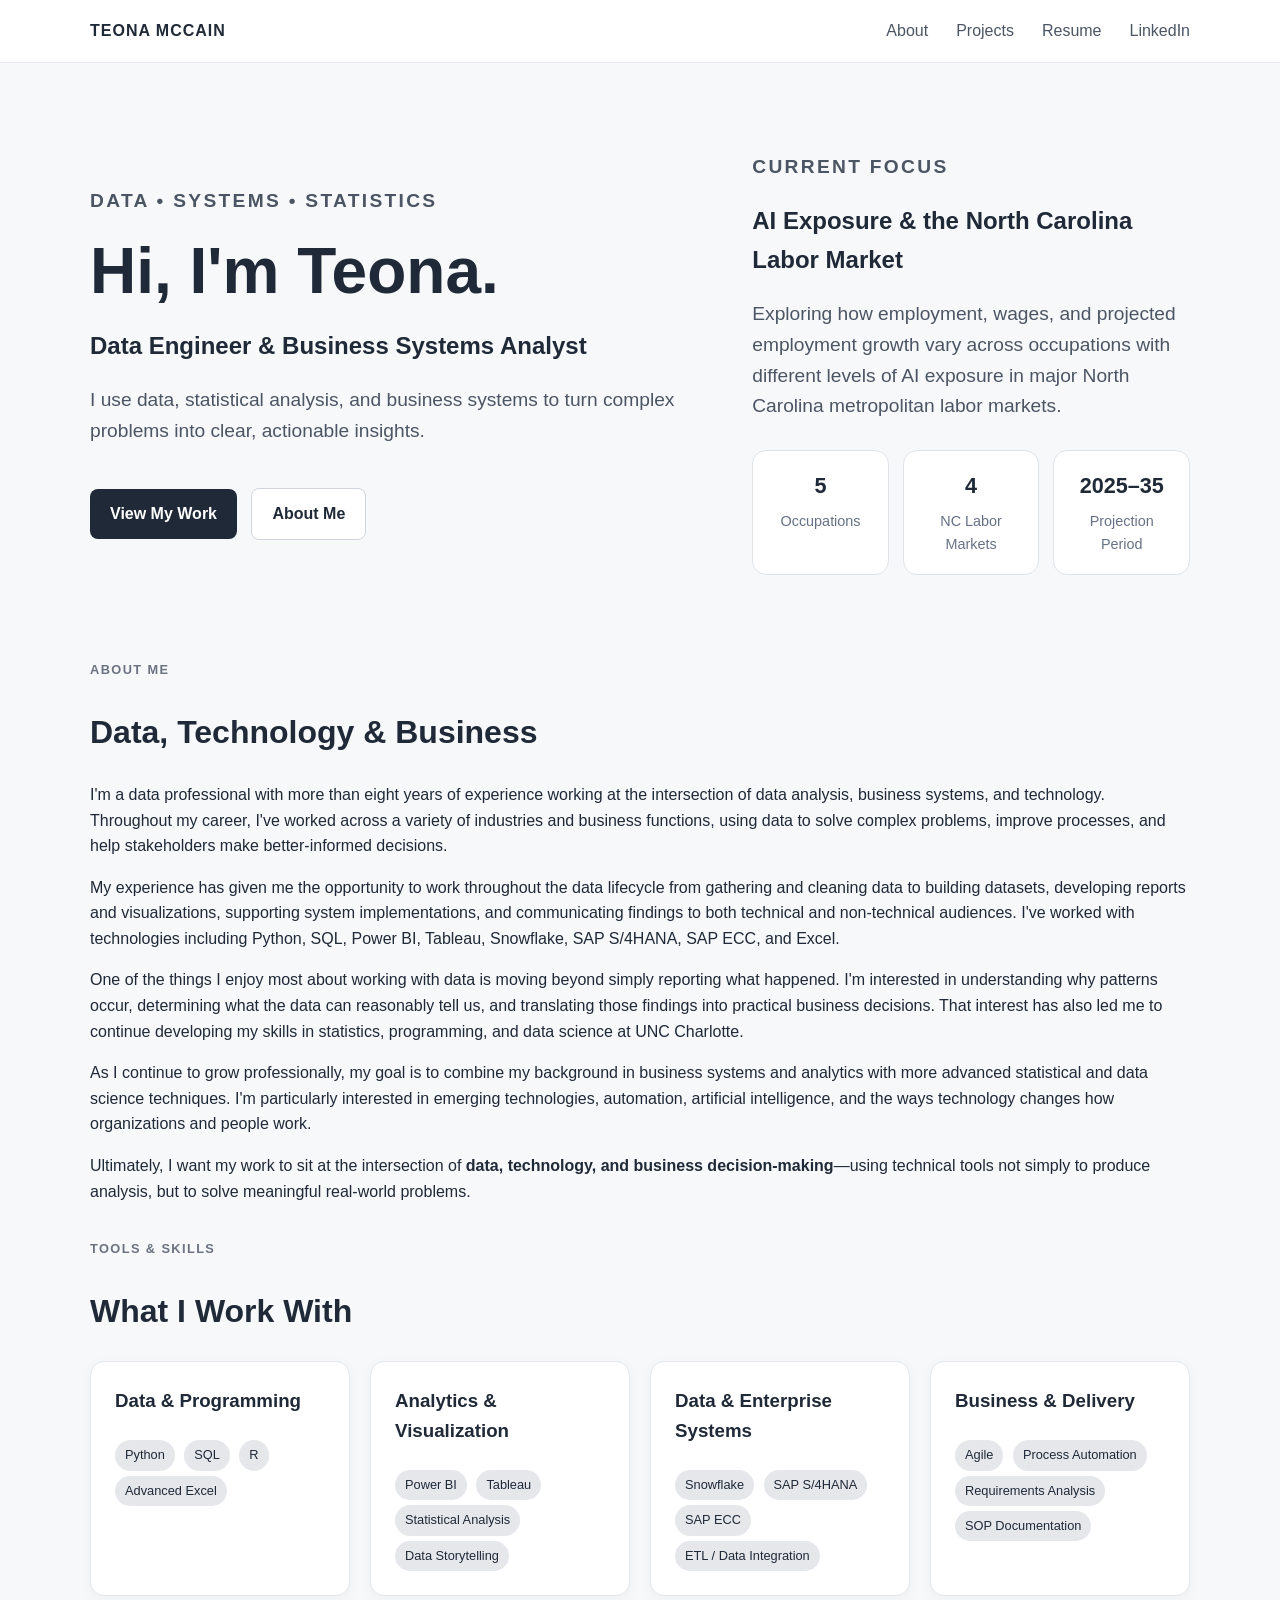
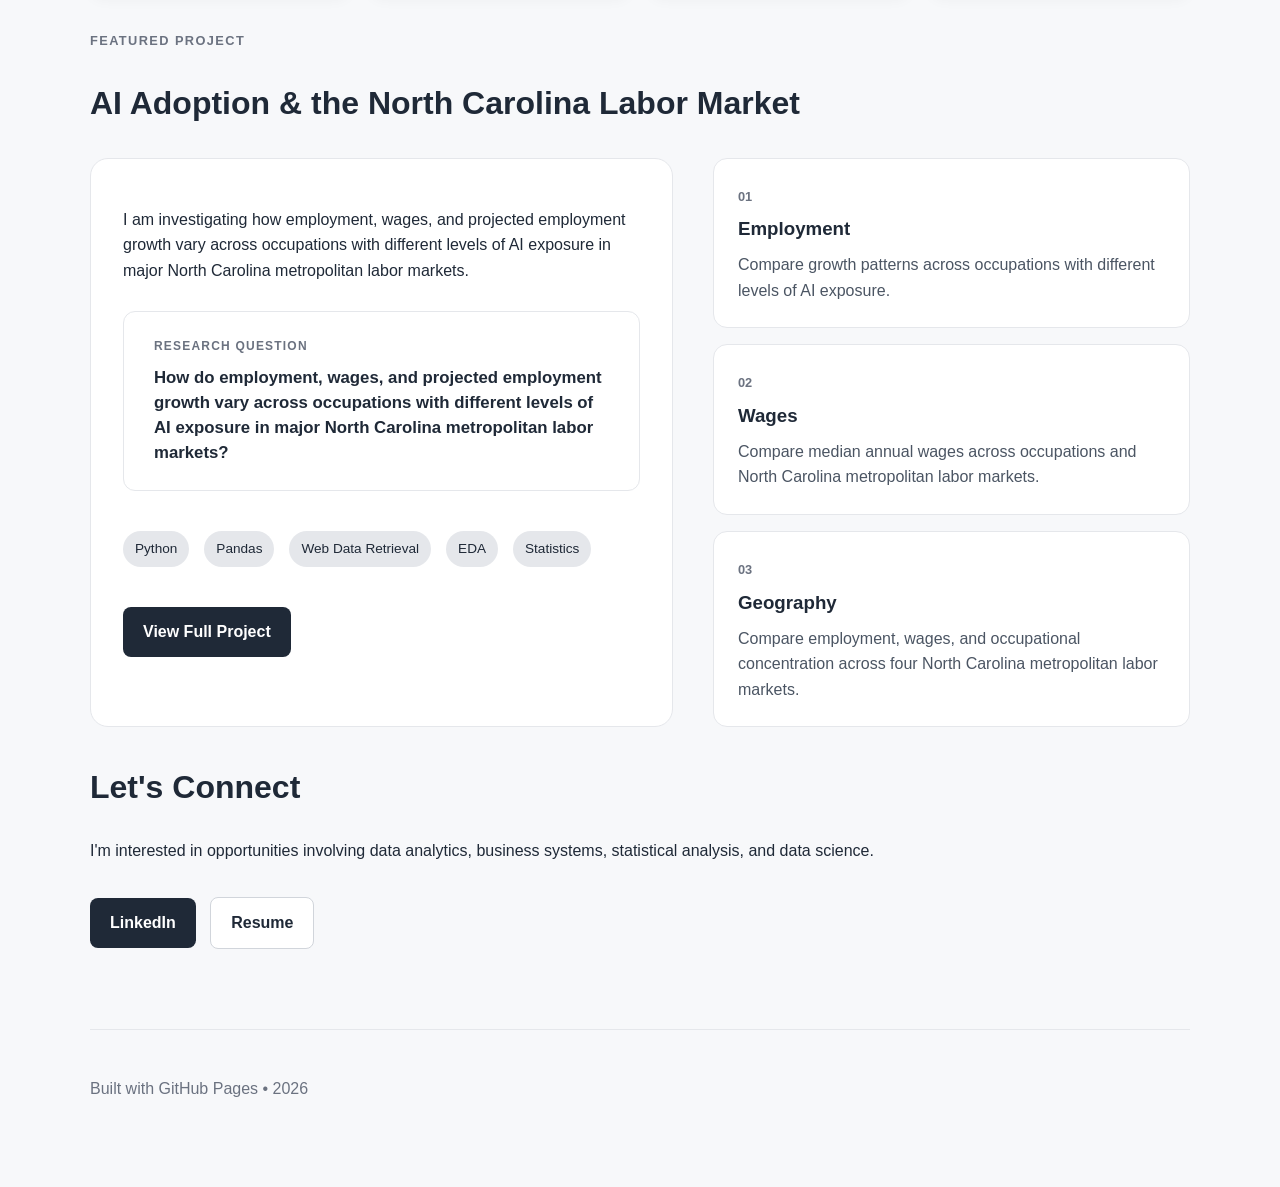
==== index.html @ 932b02b5 "Reverted version Refactor HTML structure and improve content clarity by removing redundant sections " ====
<!DOCTYPE html>
<html lang="en">
<head>
  <meta charset="UTF-8">
  <meta name="viewport" content="width=device-width, initial-scale=1.0">

  <title>Teona | Data Analytics Portfolio</title>

  <link rel="stylesheet" href="assets/css/style.css">
</head>

<body>

<nav class="navbar">
  <div class="nav-container">
    <a class="logo" href="#">TEONA MCCAIN</a>

    <div class="nav-links">
      <a href="#about">About</a>
      <a href="#projects">Projects</a>
      <a href="resume.pdf" target="_blank">Resume</a>
      <a href="https://www.linkedin.com/in/teona-mccain">LinkedIn</a>
    </div>
  </div>
</nav>

<div class="container">

  <!-- HERO -->
 <section class="hero">
  <div class="hero-grid">

    <div class="hero-copy">
      <p class="eyebrow">DATA • SYSTEMS • STATISTICS</p>

      <h1>Hi, I'm Teona.</h1>

      <h2>Data Engineer & Business Systems Analyst</h2>

      <p class="hero-text">
        I use data, statistical analysis, and business systems
        to turn complex problems into clear, actionable insights.
      </p>

      <div class="hero-actions">
        <a class="button" href="#projects">View My Work</a>
        <a class="button secondary" href="#about">About Me</a>
      </div>
    </div>

   <div class="focus-card">

    <p class="eyebrow">CURRENT FOCUS</p>

    <h2>
        AI Exposure & the North Carolina Labor Market
    </h2>

    <p>
        Exploring how employment, wages, and projected employment growth
        vary across occupations with different levels of AI exposure in
        major North Carolina metropolitan labor markets.
    </p>

    <div class="focus-stats">

        <div>
            <strong>5</strong>
            <span>Occupations</span>
        </div>

        <div>
            <strong>4</strong>
            <span>NC Labor Markets</span>
        </div>

        <div>
            <strong>2025–35</strong>
            <span>Projection Period</span>
        </div>

    </div>

</div>
</section>

  <!-- ABOUT -->
 <section class="section" id="about">

  <p class="section-label">ABOUT ME</p>
  <h2>Data, Technology & Business</h2>

  <div class="about-content">

    <p>
      I'm a data professional with more than eight years of experience
      working at the intersection of data analysis, business systems,
      and technology. Throughout my career, I've worked across a variety
      of industries and business functions, using data to solve complex
      problems, improve processes, and help stakeholders make
      better-informed decisions.
    </p>

    <p>
      My experience has given me the opportunity to work throughout the
      data lifecycle from gathering and cleaning data to building datasets,
      developing reports and visualizations, supporting system
      implementations, and communicating findings to both technical and
      non-technical audiences. I've worked with technologies including
      Python, SQL, Power BI, Tableau, Snowflake, SAP S/4HANA, SAP ECC,
      and Excel.
    </p>

    <p>
      One of the things I enjoy most about working with data is moving
      beyond simply reporting what happened. I'm interested in
      understanding why patterns occur, determining what the data can
      reasonably tell us, and translating those findings into practical
      business decisions. That interest has also led me to continue
      developing my skills in statistics, programming, and data science
      at UNC Charlotte.
    </p>

    <p>
      As I continue to grow professionally, my goal is to combine my
      background in business systems and analytics with more advanced
      statistical and data science techniques. I'm particularly interested
      in emerging technologies, automation, artificial intelligence, and
      the ways technology changes how organizations and people work.
    </p>

    <p>
      Ultimately, I want my work to sit at the intersection of
      <strong>data, technology, and business decision-making</strong>—using
      technical tools not simply to produce analysis, but to solve
      meaningful real-world problems.
    </p>

  </div>

</section>


  <!-- SKILLS -->
<section class="section">

  <p class="section-label">TOOLS & SKILLS</p>
  <h2>What I Work With</h2>

  <div class="cards">

    <div class="card">
      <h3>Data & Programming</h3>
      <span class="tag">Python</span>
      <span class="tag">SQL</span>
      <span class="tag">R</span>
      <span class="tag">Advanced Excel</span>
    </div>

    <div class="card">
      <h3>Analytics & Visualization</h3>
      <span class="tag">Power BI</span>
      <span class="tag">Tableau</span>
      <span class="tag">Statistical Analysis</span>
      <span class="tag">Data Storytelling</span>
    </div>

    <div class="card">
      <h3>Data & Enterprise Systems</h3>
      <span class="tag">Snowflake</span>
      <span class="tag">SAP S/4HANA</span>
      <span class="tag">SAP ECC</span>
      <span class="tag">ETL / Data Integration</span>
    </div>

    <div class="card">
      <h3>Business & Delivery</h3>
      <span class="tag">Agile</span>
      <span class="tag">Process Automation</span>
      <span class="tag">Requirements Analysis</span>
      <span class="tag">SOP Documentation</span>
    </div>

  </div>

</section>

  <!-- PROJECTS -->
 <!-- PROJECTS -->
<section class="section" id="projects">

  <p class="section-label">FEATURED PROJECT</p>
  <h2>AI Adoption & the North Carolina Labor Market</h2>

  <div class="project-showcase">

    <div class="project-copy">

      <p>
        I am investigating how employment, wages, and projected 
        employment growth vary across occupations with different
         levels of AI exposure in major North Carolina metropolitan labor markets.
      </p>

      <div class="research-question">
        <span>RESEARCH QUESTION</span>
        <strong>
          How do employment, wages, and projected employment 
          growth vary across occupations with different levels
           of AI exposure in major North Carolina metropolitan labor markets?
        </strong>
      </div>

      <div class="project-tags">
        <span class="tag">Python</span>
        <span class="tag">Pandas</span>
        <span class="tag">Web Data Retrieval</span>
        <span class="tag">EDA</span>
        <span class="tag">Statistics</span>
      </div>

    <a href="projects/ai-labor-market/" class="button primary">View Full Project</a>

    </div>

    <div class="project-details">

      <div class="detail-card">
        <span>01</span>
        <h3>Employment</h3>
        <p>Compare growth patterns across occupations with different levels of AI exposure.</p>
      </div>

      <div class="detail-card">
        <span>02</span>
        <h3>Wages</h3>
        <p>Compare median annual wages across occupations and North Carolina metropolitan labor markets.</p>
      </div>

      <div class="detail-card">
        <span>03</span>
        <h3>Geography</h3>
        <p>Compare employment, wages, and occupational concentration across four North Carolina metropolitan labor markets.</p>
      </div>

    </div>

  </div>

</section>

  <!-- CONTACT -->
  <section class="section">

    <h2>Let's Connect</h2>

    <p>
      I'm interested in opportunities involving data analytics,
      business systems, statistical analysis, and data science.
    </p>

    <a class="button"
   href="https://www.linkedin.com/in/teona-mccain"
   target="_blank">
    LinkedIn
</a>

<a class="button secondary"
   href="resume.pdf"
   target="_blank">
    Resume
</a>

  </section>


  <footer>
    <p>Built with GitHub Pages • 2026</p>
  </footer>

</div>

</body>
</html>
---- assets/css/style.css ----
body {
  font-family: Arial, Helvetica, sans-serif;
  margin: 0;
  background: #f7f8fa;
  color: #1f2937;
  line-height: 1.6;
}

.container {
  max-width: 1100px;
  margin: auto;
  padding: 40px 24px;
}

.hero {
  padding: 40px 0 50px;
}

.hero h1 {
  font-size: 3.5rem;
  line-height: 1.1;
  margin-bottom: 18px;
}

.hero p {
  font-size: 1.2rem;
  max-width: 700px;
  color: #4b5563;
}

.button {
  display: inline-block;
  padding: 12px 20px;
  margin-right: 10px;
  margin-top: 18px;
  border-radius: 8px;
  text-decoration: none;
  background: #1f2937;
  color: white;
  font-weight: 600;
}

.button.secondary {
  background: white;
  color: #1f2937;
  border: 1px solid #d1d5db;
}

.section {
  margin-top: 35px;
}

.section h2 {
  font-size: 2rem;
  margin-bottom: 24px;
}

.cards {
  display: grid;
  grid-template-columns: repeat(auto-fit, minmax(230px, 1fr));
  gap: 20px;
}

.card {
  background: white;
  padding: 24px;
  border-radius: 14px;
  border: 1px solid #e5e7eb;
  box-shadow: 0 4px 14px rgba(0, 0, 0, 0.04);
}

.card h3 {
  margin-top: 0;
}

.tag {
  display: inline-block;
  background: #e5e7eb;
  padding: 5px 10px;
  border-radius: 20px;
  font-size: 0.8rem;
  margin-right: 5px;
  margin-top: 5px;
}

.project {
  background: #ffffff;
  padding: 30px;
  border-radius: 16px;
  border: 1px solid #e5e7eb;
  margin-top: 20px;
}

.project h3 {
  font-size: 1.6rem;
  margin-top: 0;
}

footer {
  margin-top: 80px;
  padding: 30px 0;
  border-top: 1px solid #e5e7eb;
  color: #6b7280;
}

@media (max-width: 700px) {
  .hero h1 {
    font-size: 2.5rem;
  }
}

/* Navigation */

.navbar {
  background: #ffffff;
  border-bottom: 1px solid #e5e7eb;
  position: sticky;
  top: 0;
  z-index: 1000;
}

.nav-container {
  max-width: 1100px;
  margin: auto;
  padding: 18px 24px;
  display: flex;
  justify-content: space-between;
  align-items: center;
}

.logo {
  color: #1f2937;
  font-weight: 700;
  letter-spacing: 1px;
  text-decoration: none;
}

.nav-links {
  display: flex;
  gap: 28px;
}

.nav-links a {
  color: #4b5563;
  text-decoration: none;
  font-weight: 500;
}

.nav-links a:hover {
  color: #111827;
}

/* Hero redesign */

.hero {
  padding: 30px 0 50px;
}

.hero-grid {
  display: grid;
  grid-template-columns: 1.15fr 0.85fr;
  gap: 70px;
  align-items: center;
}

.eyebrow {
  font-size: 0.9rem;
  font-weight: 700;
  letter-spacing: 1.5px;
  color: #6b7280;
}

.hero h1 {
  font-size: 4rem;
  margin: 12px 0;
}

.hero h2 {
  font-size: 1.5rem;
  margin-bottom: 20px;
}

.hero-text {
  font-size: 1.15rem;
  max-width: 620px;
  color: #4b5563;
}

.hero-actions {
  margin-top: 24px;
}

.hero-panel {
  background: white;
  border: 1px solid #e5e7eb;
  border-radius: 18px;
  padding: 32px;
  box-shadow: 0 12px 30px rgba(0, 0, 0, 0.06);
}

.panel-label {
  font-size: 0.8rem;
  font-weight: 700;
  letter-spacing: 1.3px;
  color: #6b7280;
}

.hero-panel h3 {
  font-size: 1.7rem;
  line-height: 1.25;
  margin-bottom: 12px;
}

.mini-stats {
  display: grid;
  grid-template-columns: repeat(3, 1fr);
  gap: 12px;
  margin-top: 28px;
}

.mini-stats div {
  background: #f7f8fa;
  padding: 14px;
  border-radius: 10px;
  text-align: center;
}

.mini-stats strong {
  display: block;
  font-size: 1.25rem;
}

.mini-stats span {
  display: block;
  margin-top: 4px;
  font-size: 0.75rem;
  color: #6b7280;
}

@media (max-width: 800px) {
  .hero-grid {
    grid-template-columns: 1fr;
    gap: 35px;
  }

  .hero h1 {
    font-size: 3rem;
  }
}

/* Featured Project */

.section-label {
  font-size: 0.8rem;
  font-weight: 700;
  letter-spacing: 1.4px;
  color: #6b7280;
  margin-bottom: 8px;
}

.project-showcase {
  display: grid;
  grid-template-columns: 1.1fr 0.9fr;
  gap: 40px;
  margin-top: 28px;
}

.project-copy {
  background: #ffffff;
  border: 1px solid #e5e7eb;
  border-radius: 18px;
  padding: 32px;
}

.research-question {
  margin: 28px 0;
  padding: 20px;
  background: #f7f8fa;
  border-radius: 12px;
}

.research-question span {
  display: block;
  font-size: 0.75rem;
  font-weight: 700;
  letter-spacing: 1.2px;
  color: #6b7280;
  margin-bottom: 8px;
}

.research-question strong {
  display: block;
  font-size: 1.05rem;
  line-height: 1.5;
}

.project-tags {
  margin-bottom: 22px;
}

.project-details {
  display: grid;
  gap: 16px;
}

.detail-card {
  background: #ffffff;
  border: 1px solid #e5e7eb;
  border-radius: 14px;
  padding: 24px;
}

.detail-card span {
  font-size: 0.8rem;
  font-weight: 700;
  color: #6b7280;
}

.detail-card h3 {
  margin: 6px 0 8px;
}

.detail-card p {
  margin: 0;
  color: #4b5563;
}

@media (max-width: 800px) {
  .project-showcase {
    grid-template-columns: 1fr;
  }
}

/* ========================================
   AI LABOR MARKET PROJECT PAGE
======================================== */

.project-page {
    max-width: 1200px;
    margin: 0 auto;
    padding: 0 32px 80px;
}

.project-hero {
    padding: 110px 0 90px;
    max-width: 1000px;
}

.project-hero h1 {
    font-size: 3.5rem;
    line-height: 1.1;
    margin: 18px 0 24px;
}

.project-intro {
    font-size: 1.2rem;
    line-height: 1.7;
    max-width: 850px;
}

.eyebrow,
.section-number {
    font-size: 0.85rem;
    font-weight: 700;
    letter-spacing: 0.12em;
    text-transform: uppercase;
    color: #4b5563;
}

.project-tags {
    display: flex;
    flex-wrap: wrap;
    gap: 10px;
    margin-top: 30px;
}

.project-tags span {
    background: #e5e7eb;
    padding: 7px 12px;
    border-radius: 20px;
    font-size: 0.85rem;
}

.project-section {
    padding: 75px 0;
    border-top: 1px solid #e5e7eb;
}

.project-section h2 {
    font-size: 2rem;
    margin: 15px 0 30px;
}

.project-section h3 {
    margin-top: 35px;
}

.project-section p {
    max-width: 900px;
    line-height: 1.75;
    margin-bottom: 20px;
}

.research-question {
    max-width: 900px;
    padding: 25px 30px;
    margin-bottom: 35px;
    background: #ffffff;
    border: 1px solid #e5e7eb;
    border-radius: 12px;
    font-size: 1.2rem;
    font-weight: 600;
    line-height: 1.6;
}

.project-stats {
    display: grid;
    grid-template-columns: repeat(4, 1fr);
    gap: 16px;
    margin: 40px 0 50px;
}

.project-stats div {
    background: #ffffff;
    border: 1px solid #e5e7eb;
    border-radius: 12px;
    padding: 25px;
}

.project-stats strong {
    display: block;
    font-size: 1.8rem;
    margin-bottom: 6px;
}

.project-stats span {
    color: #4b5563;
}

.occupation-grid {
    display: grid;
    grid-template-columns: repeat(2, 1fr);
    gap: 16px;
    margin-top: 25px;
}

.occupation-card {
    background: #ffffff;
    border: 1px solid #e5e7eb;
    border-radius: 12px;
    padding: 25px;
}

.occupation-card span {
    font-size: 0.75rem;
    font-weight: 700;
    letter-spacing: 0.08em;
    color: #4b5563;
}

.occupation-card h3 {
    margin: 10px 0 0;
}

.project-chart {
    display: block;
    width: 100%;
    max-width: 1000px;
    height: auto;
    margin: 35px 0;
    border-radius: 10px;
}

.featured-finding {
    padding-top: 90px;
    padding-bottom: 90px;
}

.key-takeaway {
    max-width: 900px;
    margin-top: 40px;
    padding: 30px;
    background: #ffffff;
    border: 1px solid #d1d5db;
    border-radius: 12px;
}

.key-takeaway span {
    font-size: 0.75rem;
    font-weight: 700;
    letter-spacing: 0.12em;
}

.key-takeaway p {
    font-size: 1.35rem;
    font-weight: 600;
    margin: 10px 0 0;
}

.project-buttons {
    display: flex;
    flex-wrap: wrap;
    gap: 12px;
    margin: 30px 0 50px;
}

@media (max-width: 800px) {

    .project-page {
        padding: 0 20px 60px;
    }

    .project-hero {
        padding: 70px 0 60px;
    }

    .project-hero h1 {
        font-size: 2.5rem;
    }

    .project-stats,
    .occupation-grid {
        grid-template-columns: 1fr;
    }

}
.focus-stats {
    display: grid;
    grid-template-columns: repeat(3, 1fr);
    gap: 14px;
    margin-top: 28px;
}

.focus-stats > div {
    background: white;
    border: 1px solid #dfe3e8;
    border-radius: 14px;
    padding: 18px 14px;
    text-align: center;
}

.focus-stats strong {
    display: block;
    font-size: 1.35rem;
    margin-bottom: 6px;
    color: #1f2937;
}

.focus-stats span {
    display: block;
    font-size: 0.9rem;
    color: #667085;
}

@media (max-width: 700px) {
    .focus-stats {
        grid-template-columns: 1fr;
    }
}
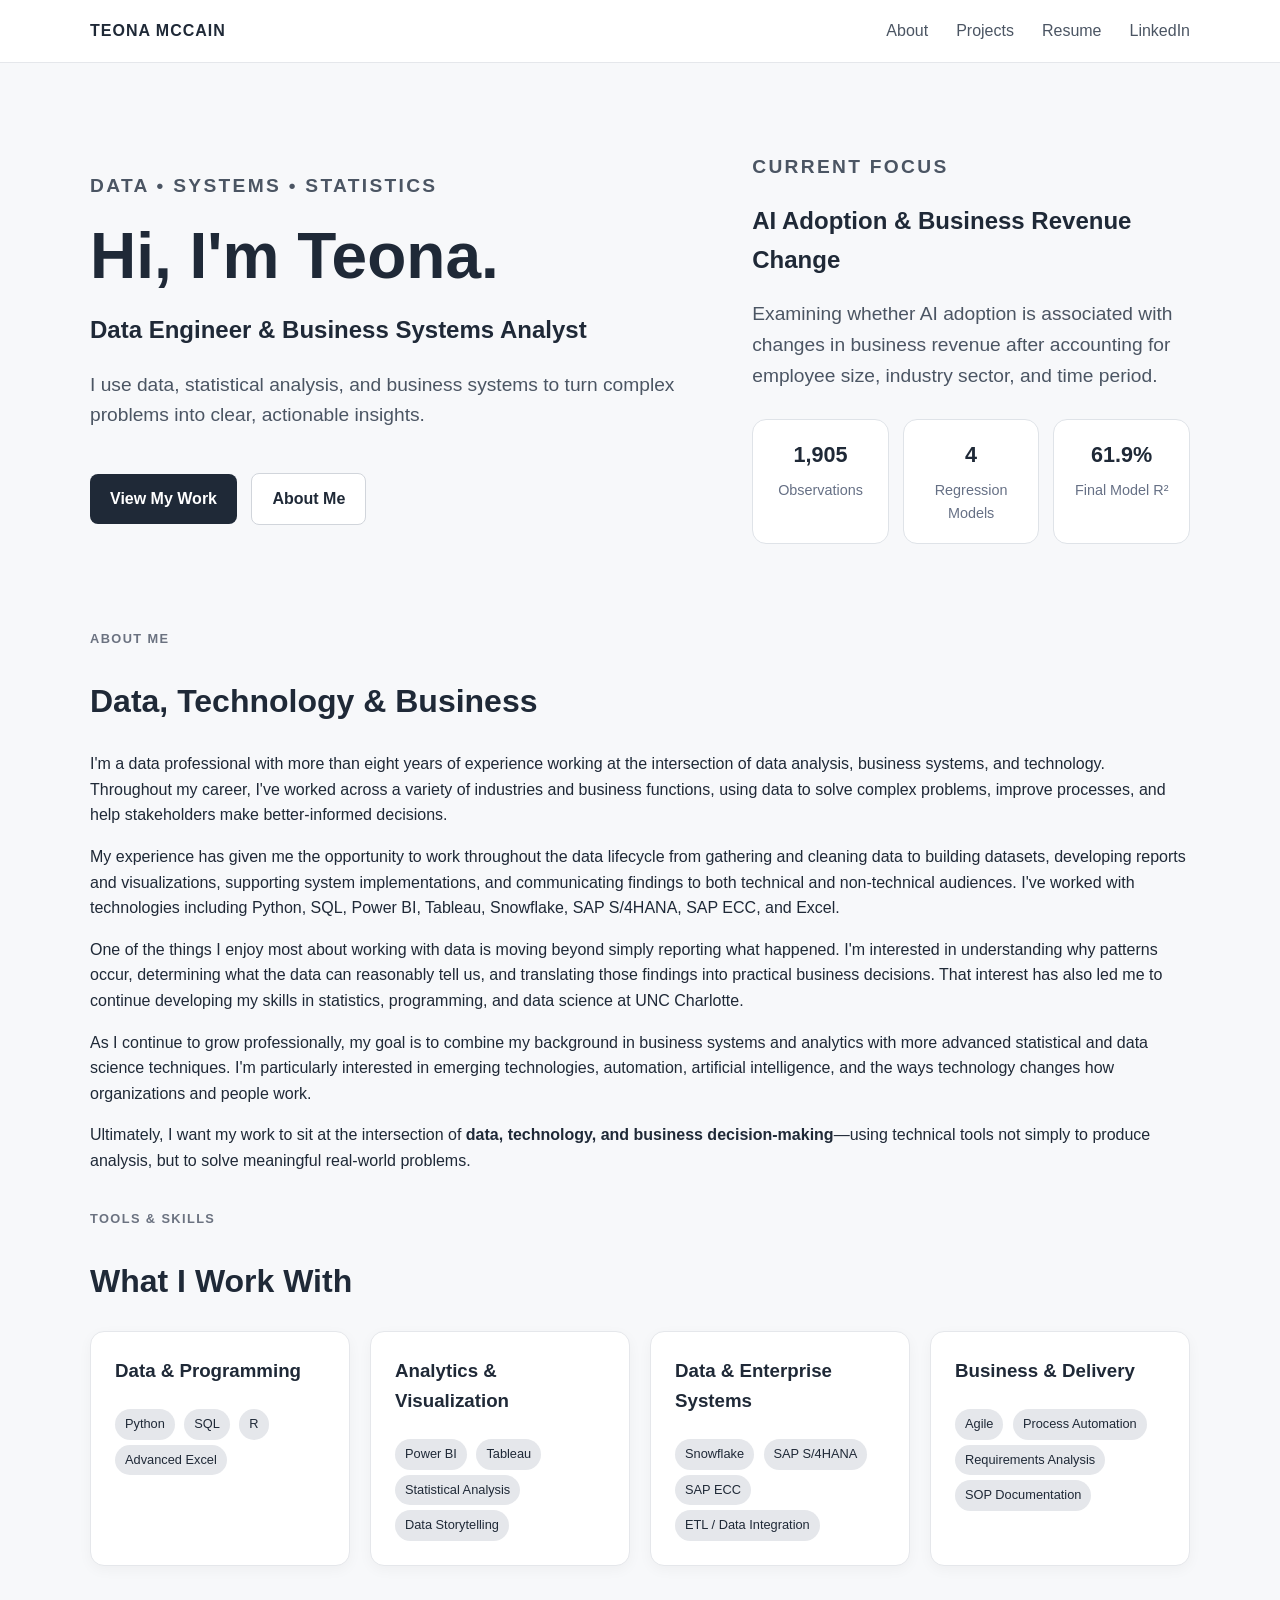
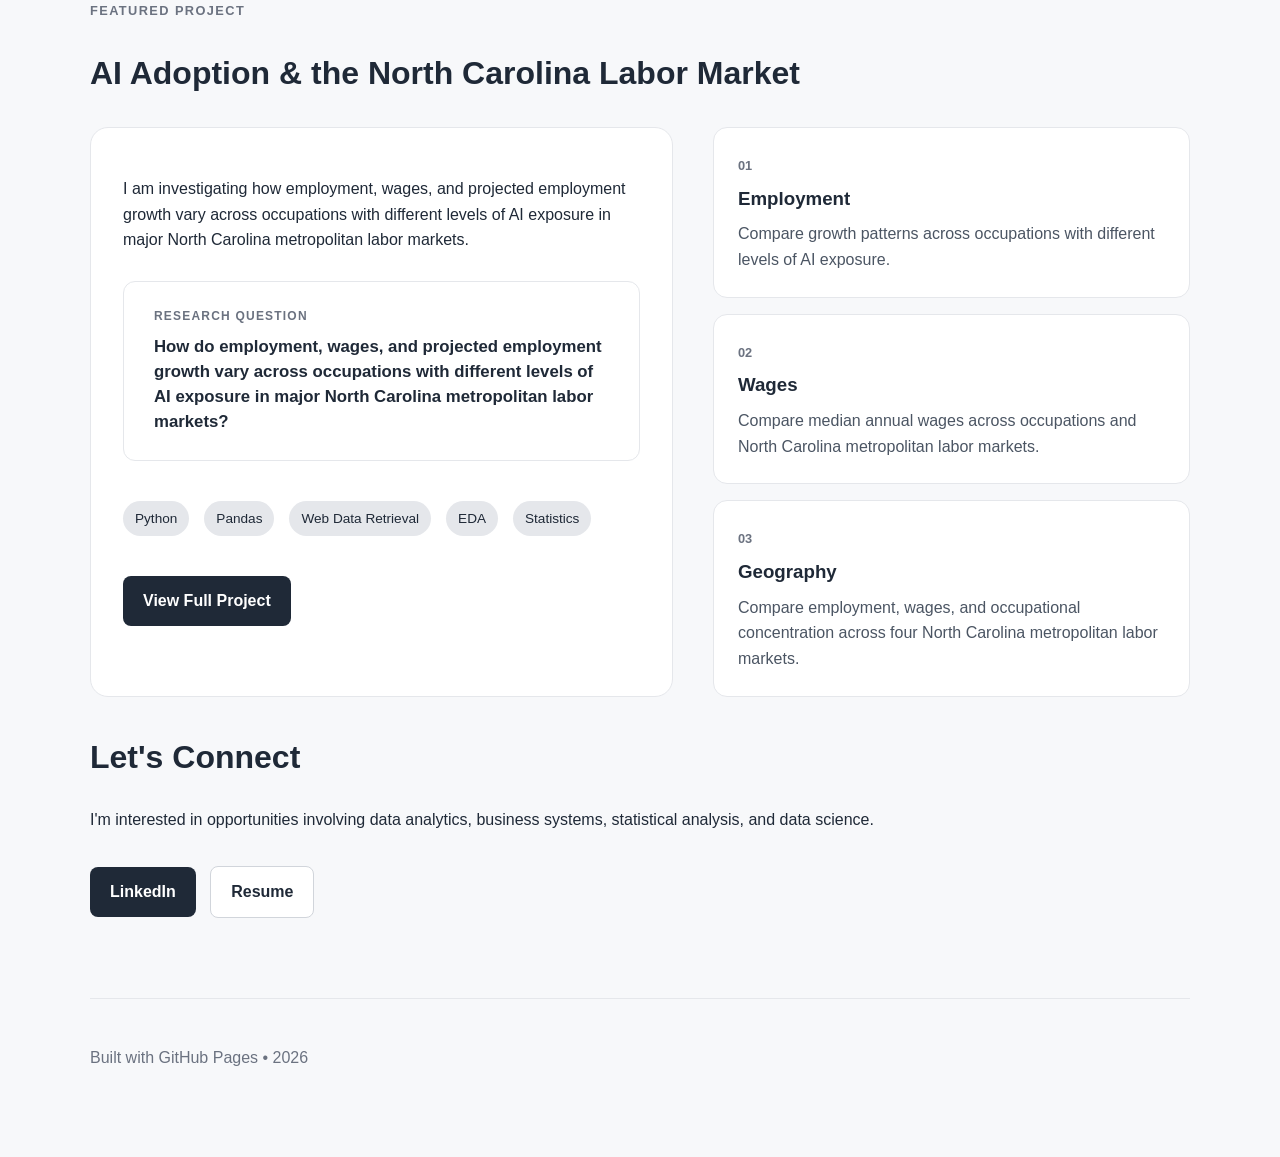
==== commit 61adb663: "Revise research focus and update statistics in index.html Updated the focus of the research to AI ad" ====
--- a/index.html
+++ b/index.html
@@ -53,30 +53,29 @@
     <p class="eyebrow">CURRENT FOCUS</p>
 
     <h2>
-        AI Exposure & the North Carolina Labor Market
+        AI Adoption & Business Revenue Change
     </h2>
 
     <p>
-        Exploring how employment, wages, and projected employment growth
-        vary across occupations with different levels of AI exposure in
-        major North Carolina metropolitan labor markets.
+      Examining whether AI adoption is associated with changes in 
+      business revenue after accounting for employee size, industry sector, and time period.
     </p>
 
     <div class="focus-stats">
 
         <div>
-            <strong>5</strong>
-            <span>Occupations</span>
+            <strong>1,905</strong> 
+            <span>Observations</span>
         </div>
 
         <div>
-            <strong>4</strong>
-            <span>NC Labor Markets</span>
+            <strong>4</strong> 
+            <span>Regression Models</span>
         </div>
 
         <div>
-            <strong>2025–35</strong>
-            <span>Projection Period</span>
+            <strong>61.9%</strong> 
+            <span>Final Model R²</span>
         </div>
 
     </div>
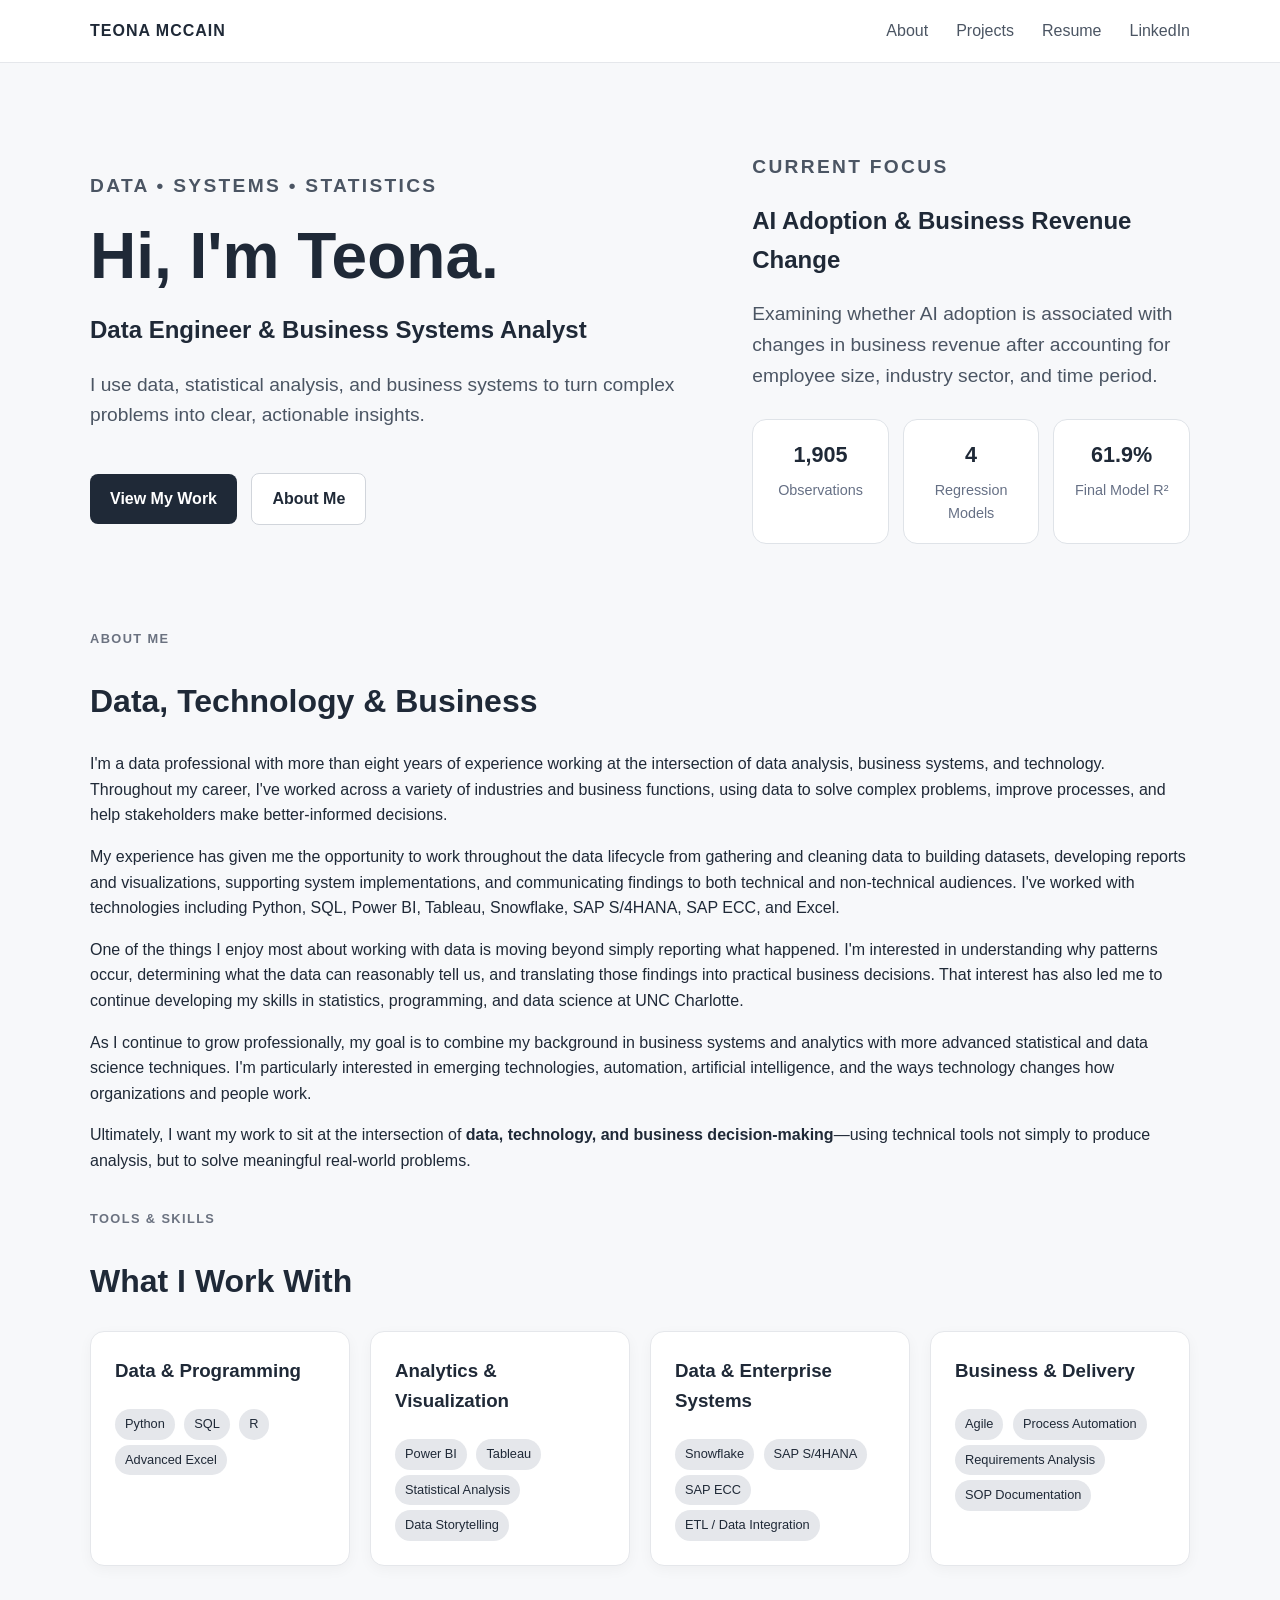
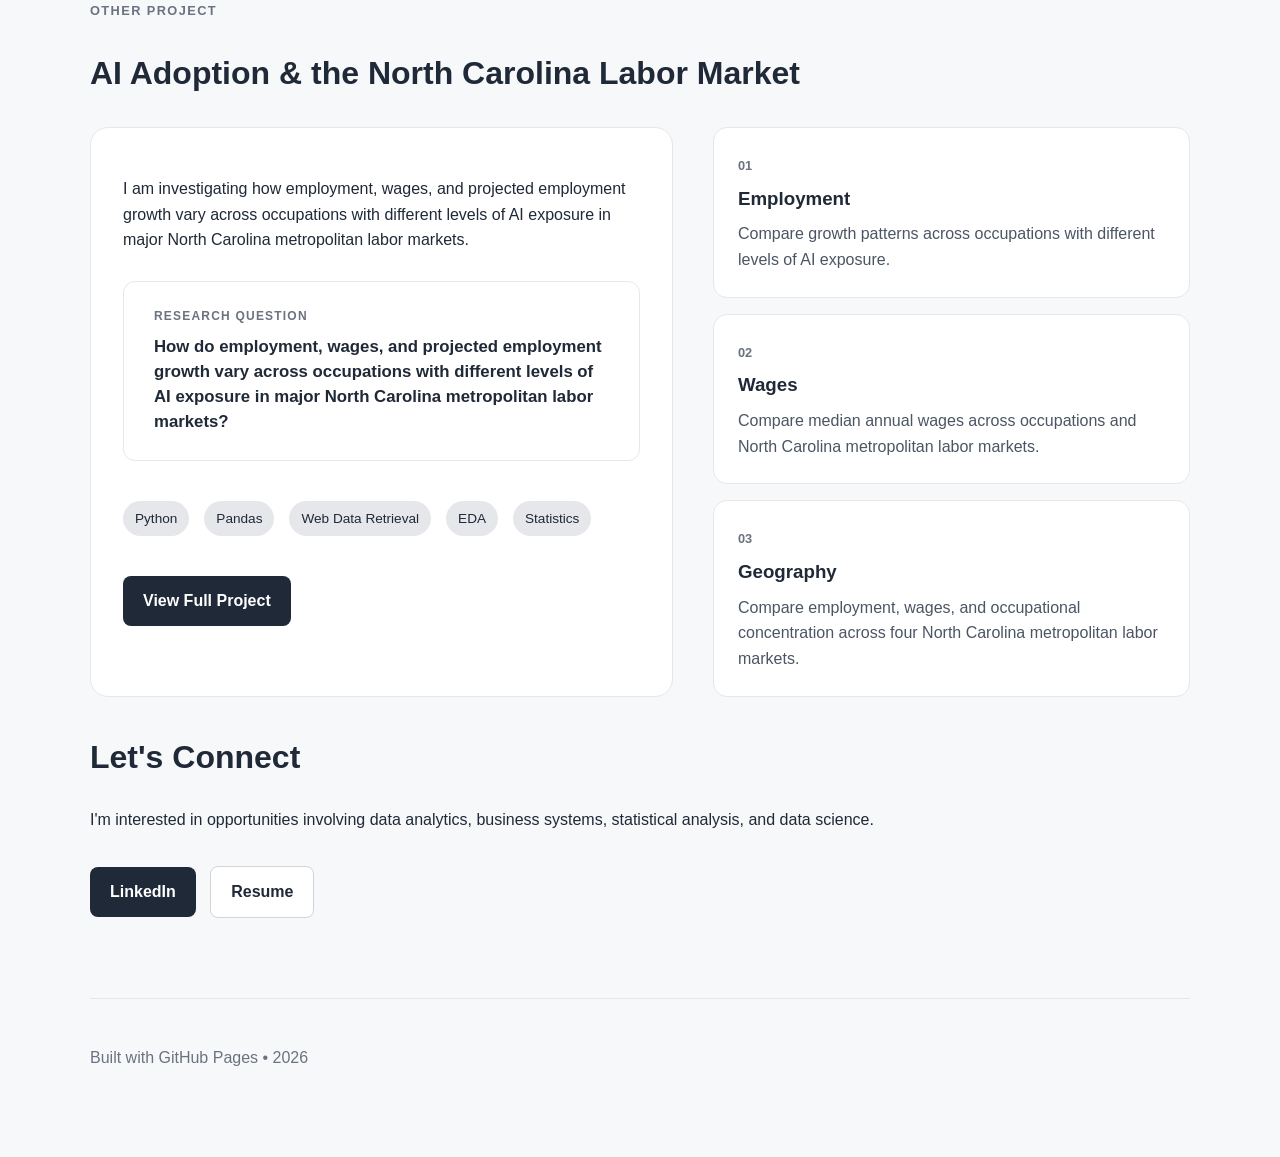
==== commit 700a6229: "Change section label from 'FEATURED PROJECT' to 'OTHER PROJECT'" ====
--- a/index.html
+++ b/index.html
@@ -188,7 +188,7 @@
  <!-- PROJECTS -->
 <section class="section" id="projects">
 
-  <p class="section-label">FEATURED PROJECT</p>
+  <p class="section-label">OTHER PROJECT</p>
   <h2>AI Adoption & the North Carolina Labor Market</h2>
 
   <div class="project-showcase">
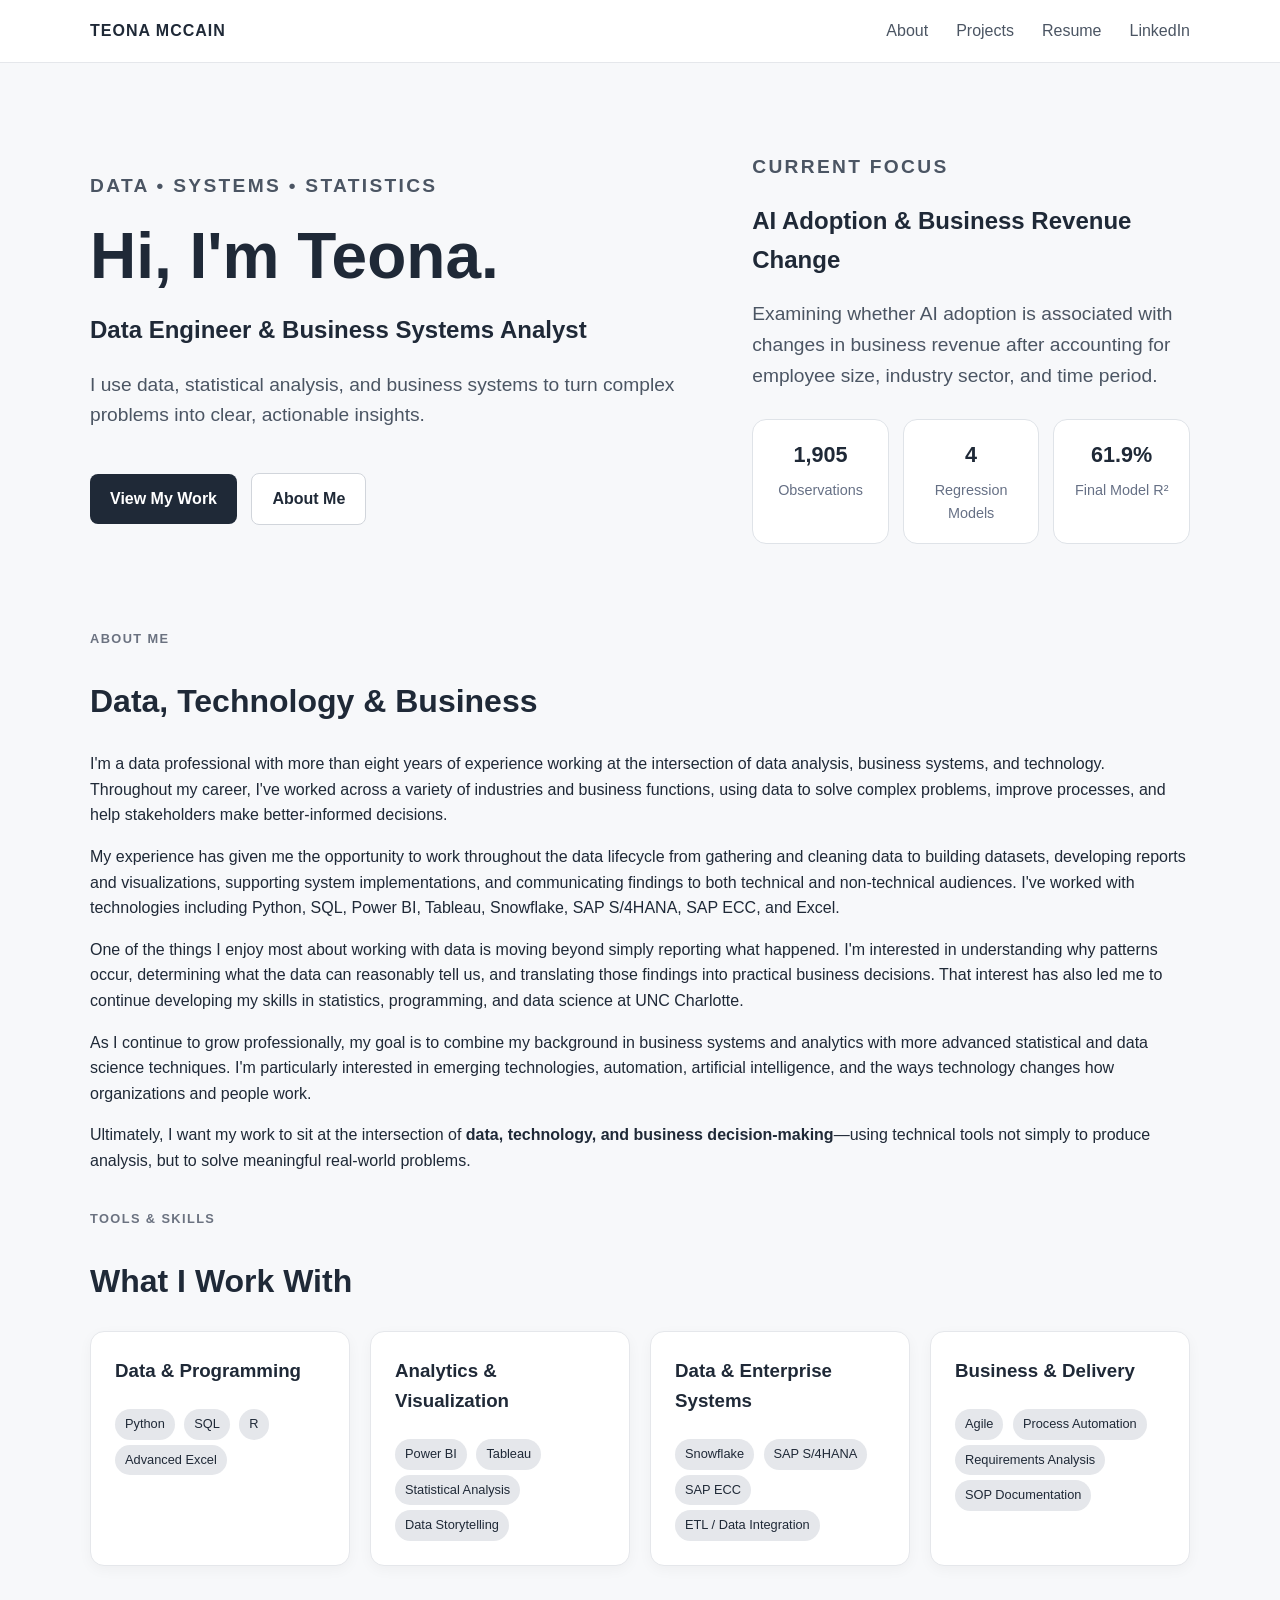
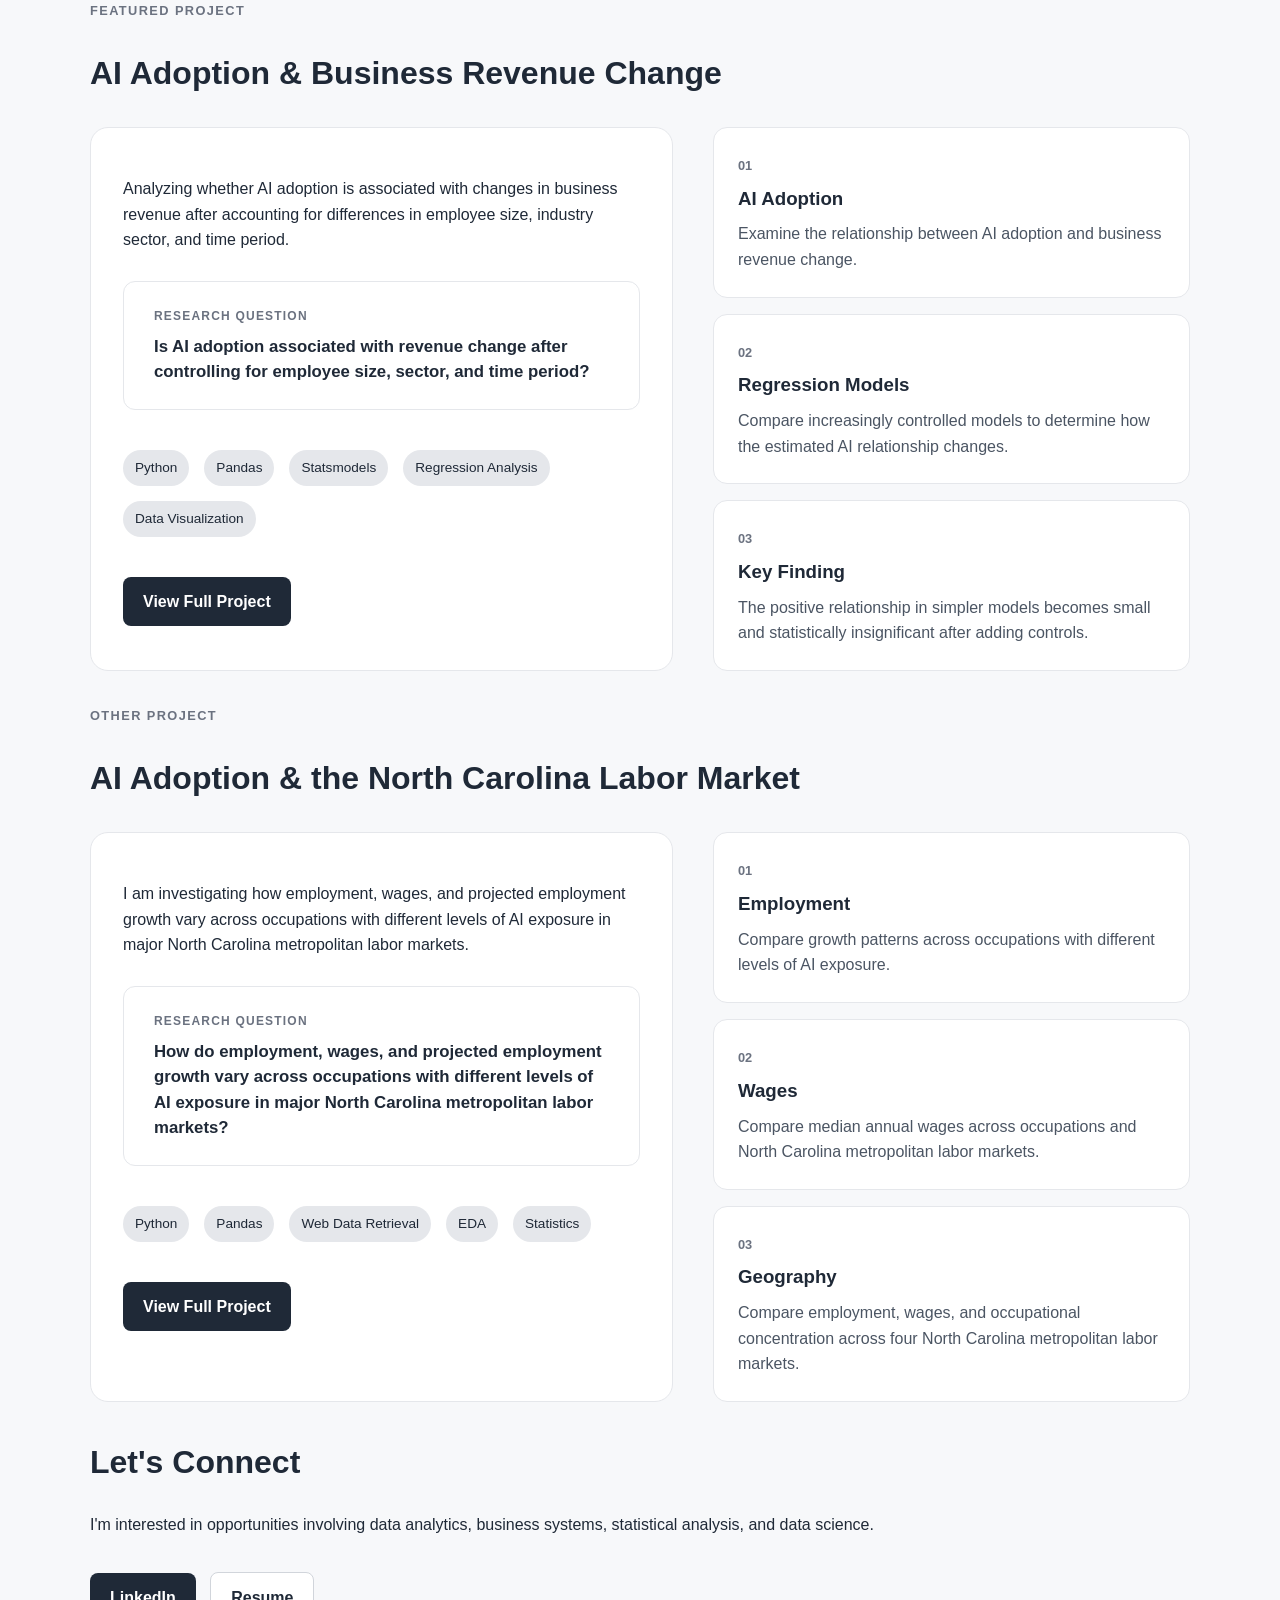
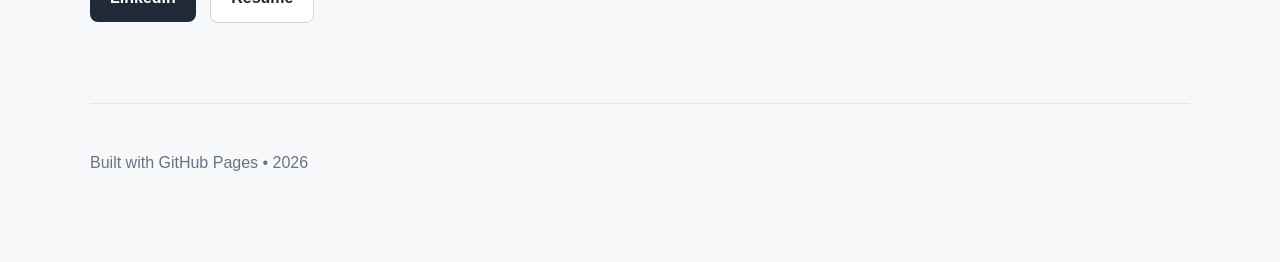
==== commit aba923ac: "Add featured project section Added a featured project section detailing AI adoption and its impact o" ====
--- a/index.html
+++ b/index.html
@@ -186,6 +186,78 @@
 
   <!-- PROJECTS -->
  <!-- PROJECTS -->
+<!-- FEATURED PROJECT -->
+<section class="section" id="featured-project">
+
+  <p class="section-label">FEATURED PROJECT</p>
+  <h2>AI Adoption & Business Revenue Change</h2>
+
+  <div class="project-showcase">
+
+    <div class="project-copy">
+
+      <p>
+        Analyzing whether AI adoption is associated with changes in business
+        revenue after accounting for differences in employee size, industry
+        sector, and time period.
+      </p>
+
+      <div class="research-question">
+        <span>RESEARCH QUESTION</span>
+        <strong>
+          Is AI adoption associated with revenue change after controlling
+          for employee size, sector, and time period?
+        </strong>
+      </div>
+
+      <div class="project-tags">
+        <span class="tag">Python</span>
+        <span class="tag">Pandas</span>
+        <span class="tag">Statsmodels</span>
+        <span class="tag">Regression Analysis</span>
+        <span class="tag">Data Visualization</span>
+      </div>
+
+      <a href="projects/ai-business-revenue/" class="button primary">
+        View Full Project
+      </a>
+
+    </div>
+
+    <div class="project-details">
+
+      <div class="detail-card">
+        <span>01</span>
+        <h3>AI Adoption</h3>
+        <p>
+          Examine the relationship between AI adoption and business
+          revenue change.
+        </p>
+      </div>
+
+      <div class="detail-card">
+        <span>02</span>
+        <h3>Regression Models</h3>
+        <p>
+          Compare increasingly controlled models to determine how the
+          estimated AI relationship changes.
+        </p>
+      </div>
+
+      <div class="detail-card">
+        <span>03</span>
+        <h3>Key Finding</h3>
+        <p>
+          The positive relationship in simpler models becomes small and
+          statistically insignificant after adding controls.
+        </p>
+      </div>
+
+    </div>
+
+  </div>
+
+</section>
 <section class="section" id="projects">
 
   <p class="section-label">OTHER PROJECT</p>
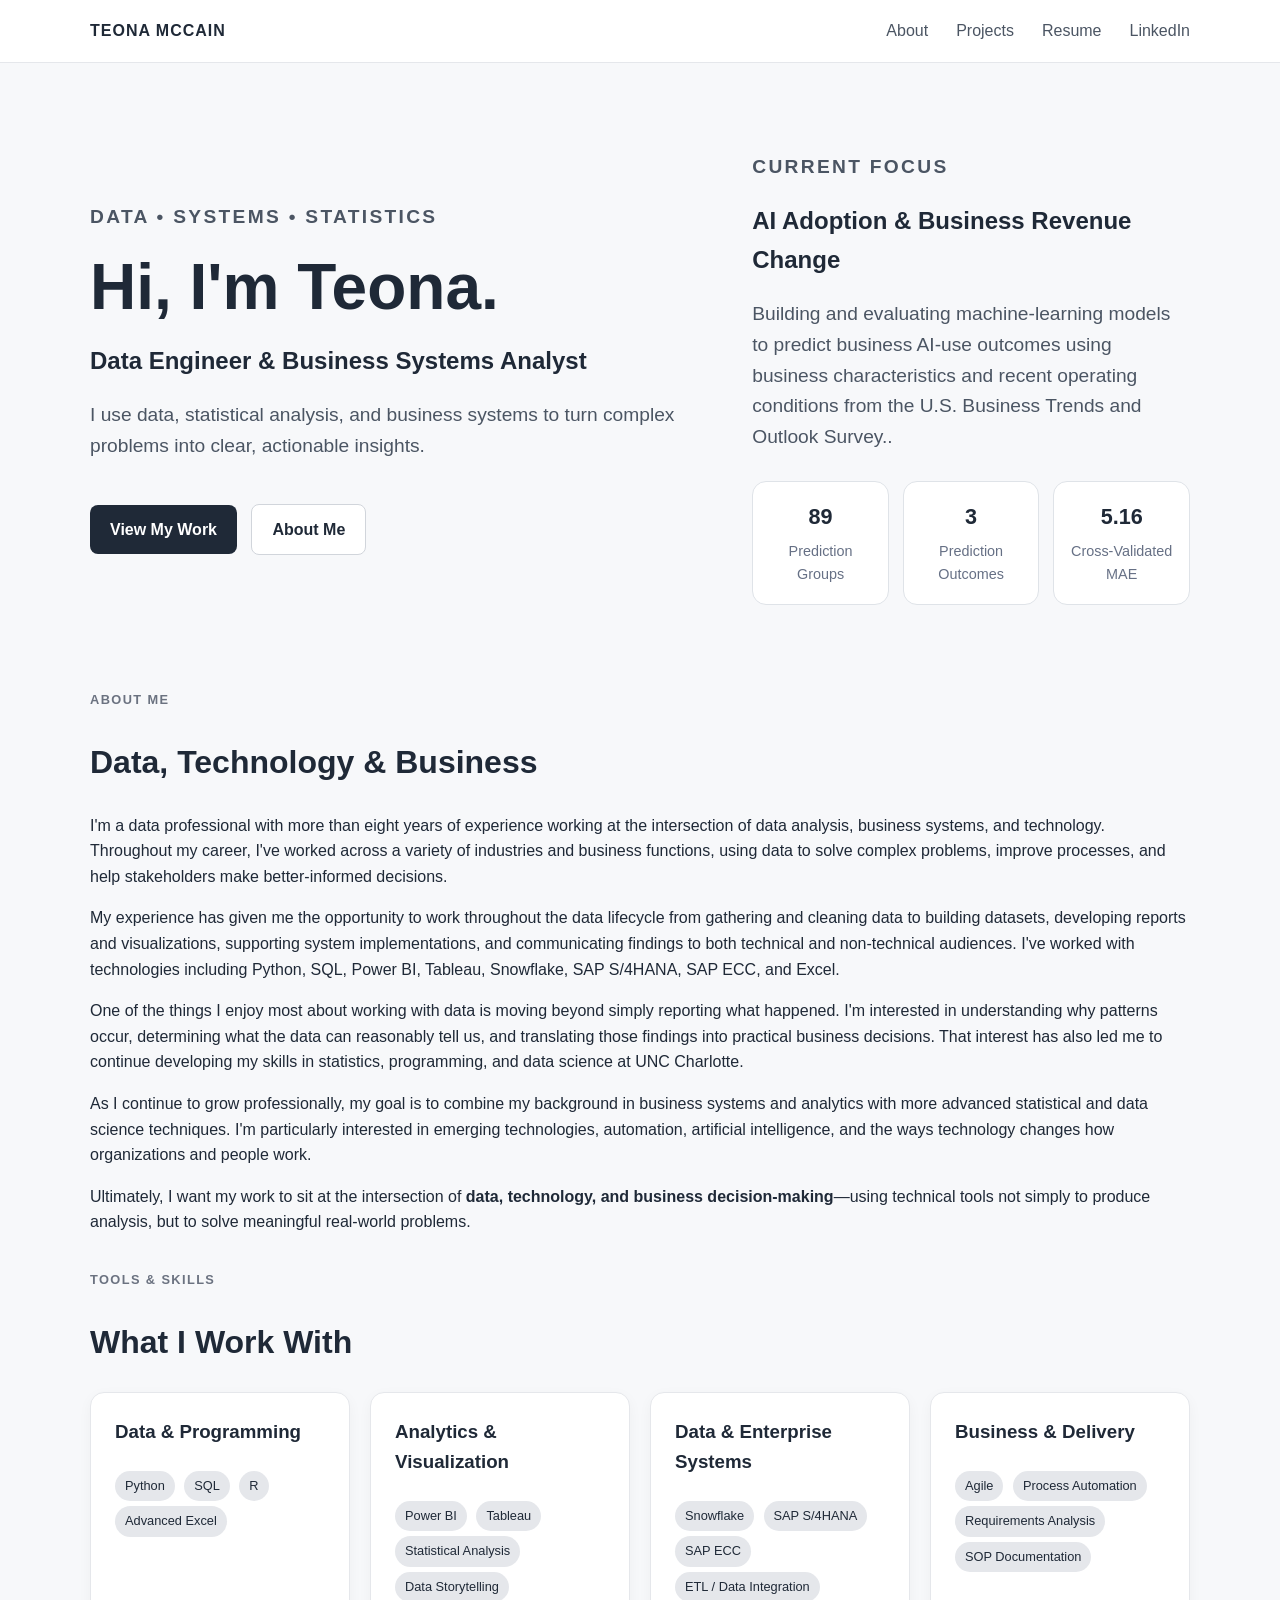
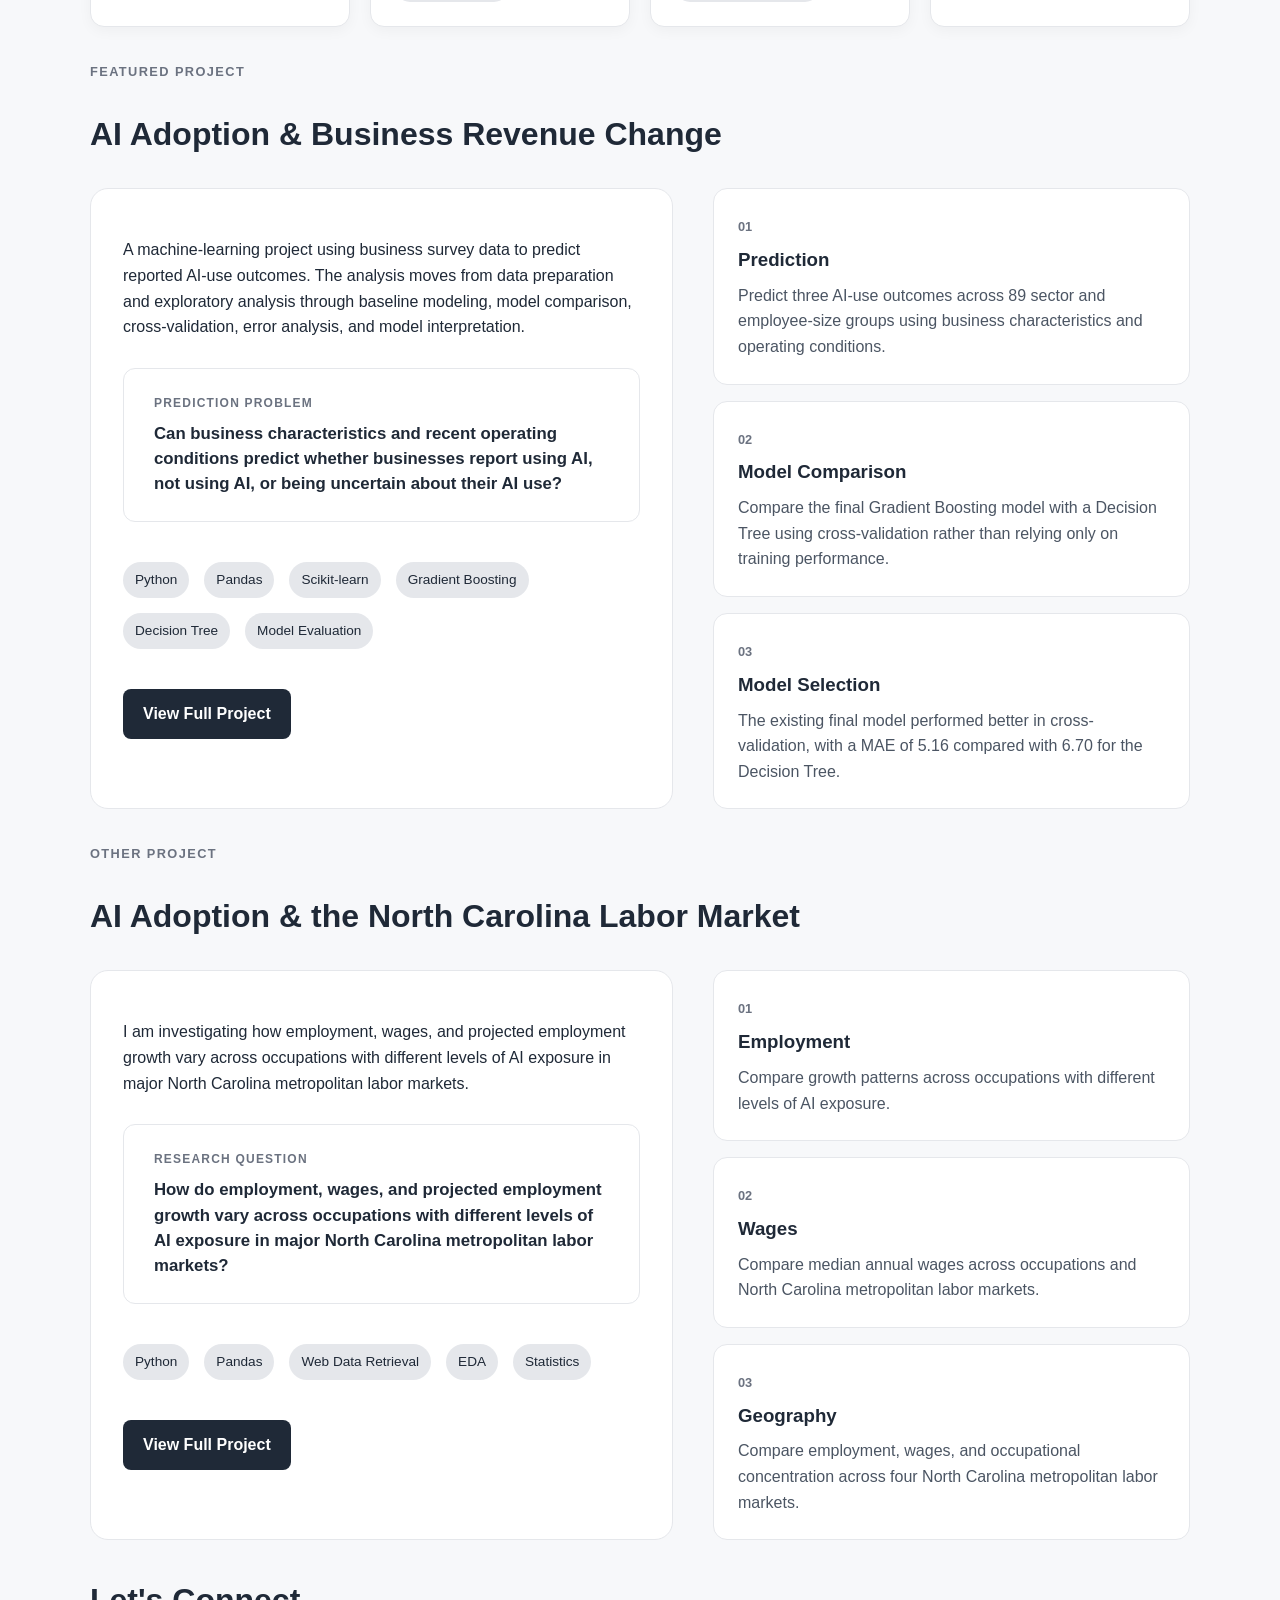
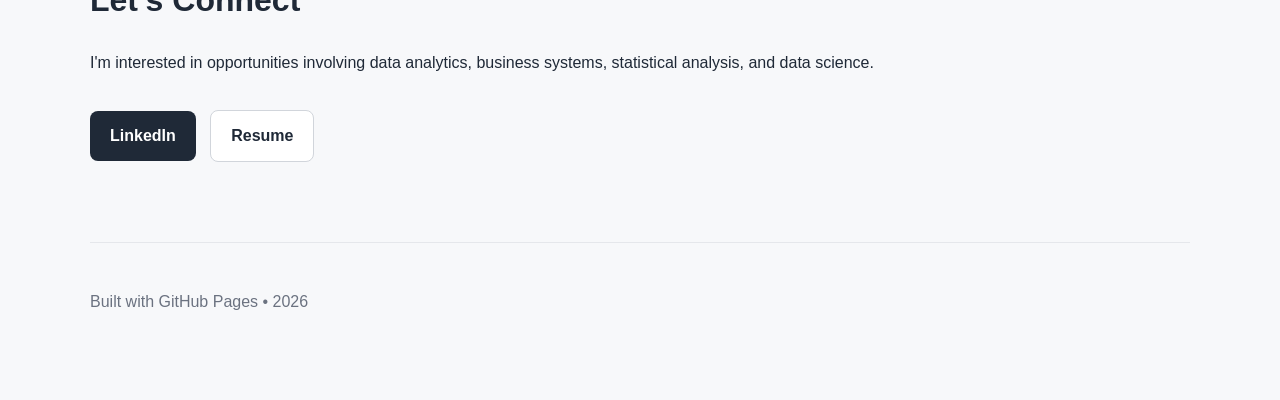
==== commit ba17a486: "Revise AI adoption project details and statistics Updated project description and details for AI ado" ====
--- a/index.html
+++ b/index.html
@@ -57,25 +57,25 @@
     </h2>
 
     <p>
-      Examining whether AI adoption is associated with changes in 
-      business revenue after accounting for employee size, industry sector, and time period.
+      Building and evaluating machine-learning models to predict business AI-use outcomes 
+      using business characteristics and recent operating conditions from the U.S. Business Trends and Outlook Survey..
     </p>
 
     <div class="focus-stats">
 
         <div>
-            <strong>1,905</strong> 
-            <span>Observations</span>
+            <strong>89</strong> 
+            <span>Prediction Groups</span>
         </div>
 
         <div>
-            <strong>4</strong> 
-            <span>Regression Models</span>
+            <strong>3</strong> 
+            <span>Prediction Outcomes</span>
         </div>
 
         <div>
-            <strong>61.9%</strong> 
-            <span>Final Model R²</span>
+            <strong>5.16</strong> 
+            <span>Cross-Validated MAE</span>
         </div>
 
     </div>
@@ -189,73 +189,76 @@
 <!-- FEATURED PROJECT -->
 <section class="section" id="featured-project">
 
-  <p class="section-label">FEATURED PROJECT</p>
-  <h2>AI Adoption & Business Revenue Change</h2>
-
-  <div class="project-showcase">
-
-    <div class="project-copy">
-
-      <p>
-        Analyzing whether AI adoption is associated with changes in business
-        revenue after accounting for differences in employee size, industry
-        sector, and time period.
-      </p>
-
-      <div class="research-question">
-        <span>RESEARCH QUESTION</span>
-        <strong>
-          Is AI adoption associated with revenue change after controlling
-          for employee size, sector, and time period?
-        </strong>
-      </div>
-
-      <div class="project-tags">
-        <span class="tag">Python</span>
-        <span class="tag">Pandas</span>
-        <span class="tag">Statsmodels</span>
-        <span class="tag">Regression Analysis</span>
-        <span class="tag">Data Visualization</span>
-      </div>
-
-      <a href="projects/ai-business-revenue/" class="button primary">
-        View Full Project
-      </a>
-
-    </div>
-
-    <div class="project-details">
-
-      <div class="detail-card">
-        <span>01</span>
-        <h3>AI Adoption</h3>
-        <p>
-          Examine the relationship between AI adoption and business
-          revenue change.
-        </p>
-      </div>
-
-      <div class="detail-card">
-        <span>02</span>
-        <h3>Regression Models</h3>
-        <p>
-          Compare increasingly controlled models to determine how the
-          estimated AI relationship changes.
-        </p>
-      </div>
-
-      <div class="detail-card">
-        <span>03</span>
-        <h3>Key Finding</h3>
-        <p>
-          The positive relationship in simpler models becomes small and
-          statistically insignificant after adding controls.
-        </p>
-      </div>
-
-    </div>
-
-  </div>
+<p class="section-label">FEATURED PROJECT</p> <h2>AI Adoption &amp; Business Revenue Change</h2>
+
+<div class="project-showcase">
+
+<div class="project-copy">
+
+  <p>
+    A machine-learning project using business survey data to predict
+    reported AI-use outcomes. The analysis moves from data preparation
+    and exploratory analysis through baseline modeling, model comparison,
+    cross-validation, error analysis, and model interpretation.
+  </p>
+
+  <div class="research-question">
+    <span>PREDICTION PROBLEM</span>
+    <strong>
+      Can business characteristics and recent operating conditions
+      predict whether businesses report using AI, not using AI, or
+      being uncertain about their AI use?
+    </strong>
+  </div>
+
+  <div class="project-tags">
+    <span class="tag">Python</span>
+    <span class="tag">Pandas</span>
+    <span class="tag">Scikit-learn</span>
+    <span class="tag">Gradient Boosting</span>
+    <span class="tag">Decision Tree</span>
+    <span class="tag">Model Evaluation</span>
+  </div>
+
+  <a href="projects/ai-business-revenue/" class="button primary">
+    View Full Project
+  </a>
+
+</div>
+
+<div class="project-details">
+
+  <div class="detail-card">
+    <span>01</span>
+    <h3>Prediction</h3>
+    <p>
+      Predict three AI-use outcomes across 89 sector and employee-size
+      groups using business characteristics and operating conditions.
+    </p>
+  </div>
+
+  <div class="detail-card">
+    <span>02</span>
+    <h3>Model Comparison</h3>
+    <p>
+      Compare the final Gradient Boosting model with a Decision Tree
+      using cross-validation rather than relying only on training
+      performance.
+    </p>
+  </div>
+
+  <div class="detail-card">
+    <span>03</span>
+    <h3>Model Selection</h3>
+    <p>
+      The existing final model performed better in cross-validation,
+      with a MAE of 5.16 compared with 6.70 for the Decision Tree.
+    </p>
+  </div>
+
+</div>
+
+</div>
 
 </section>
 <section class="section" id="projects">
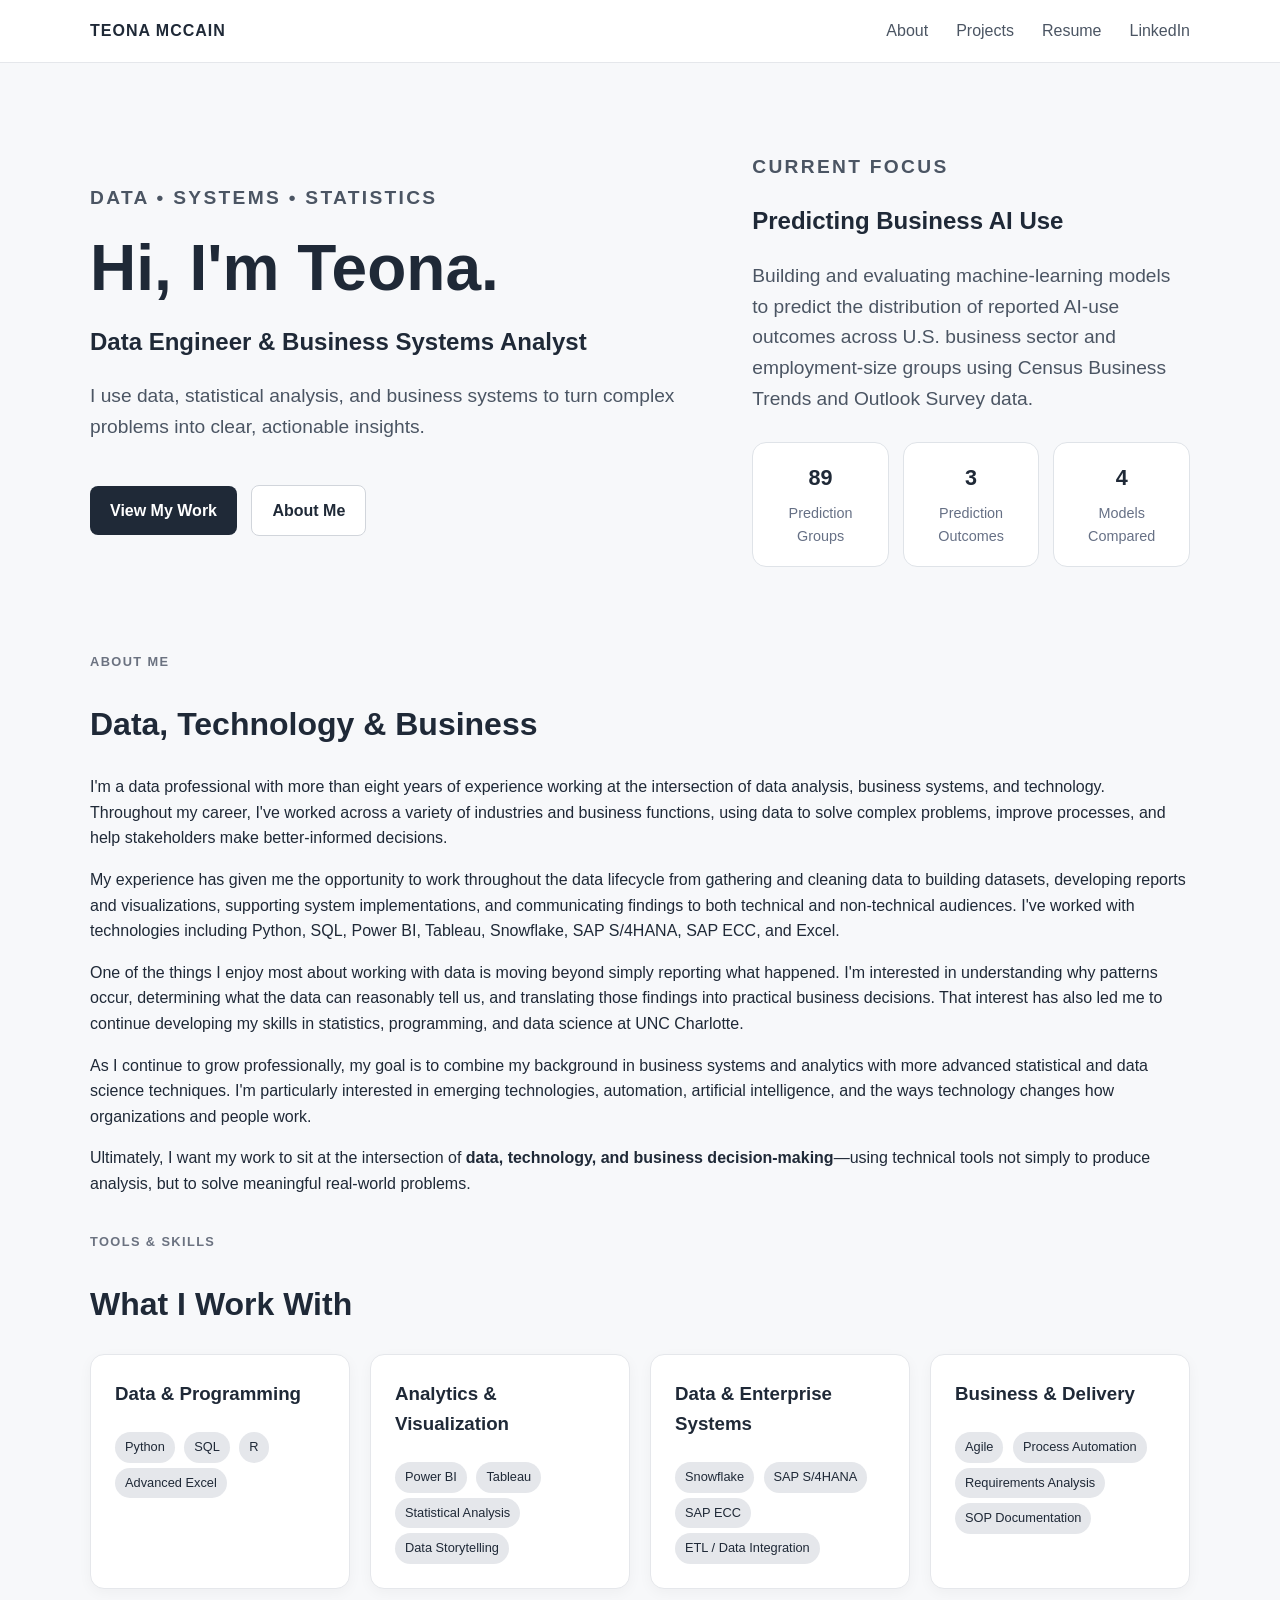
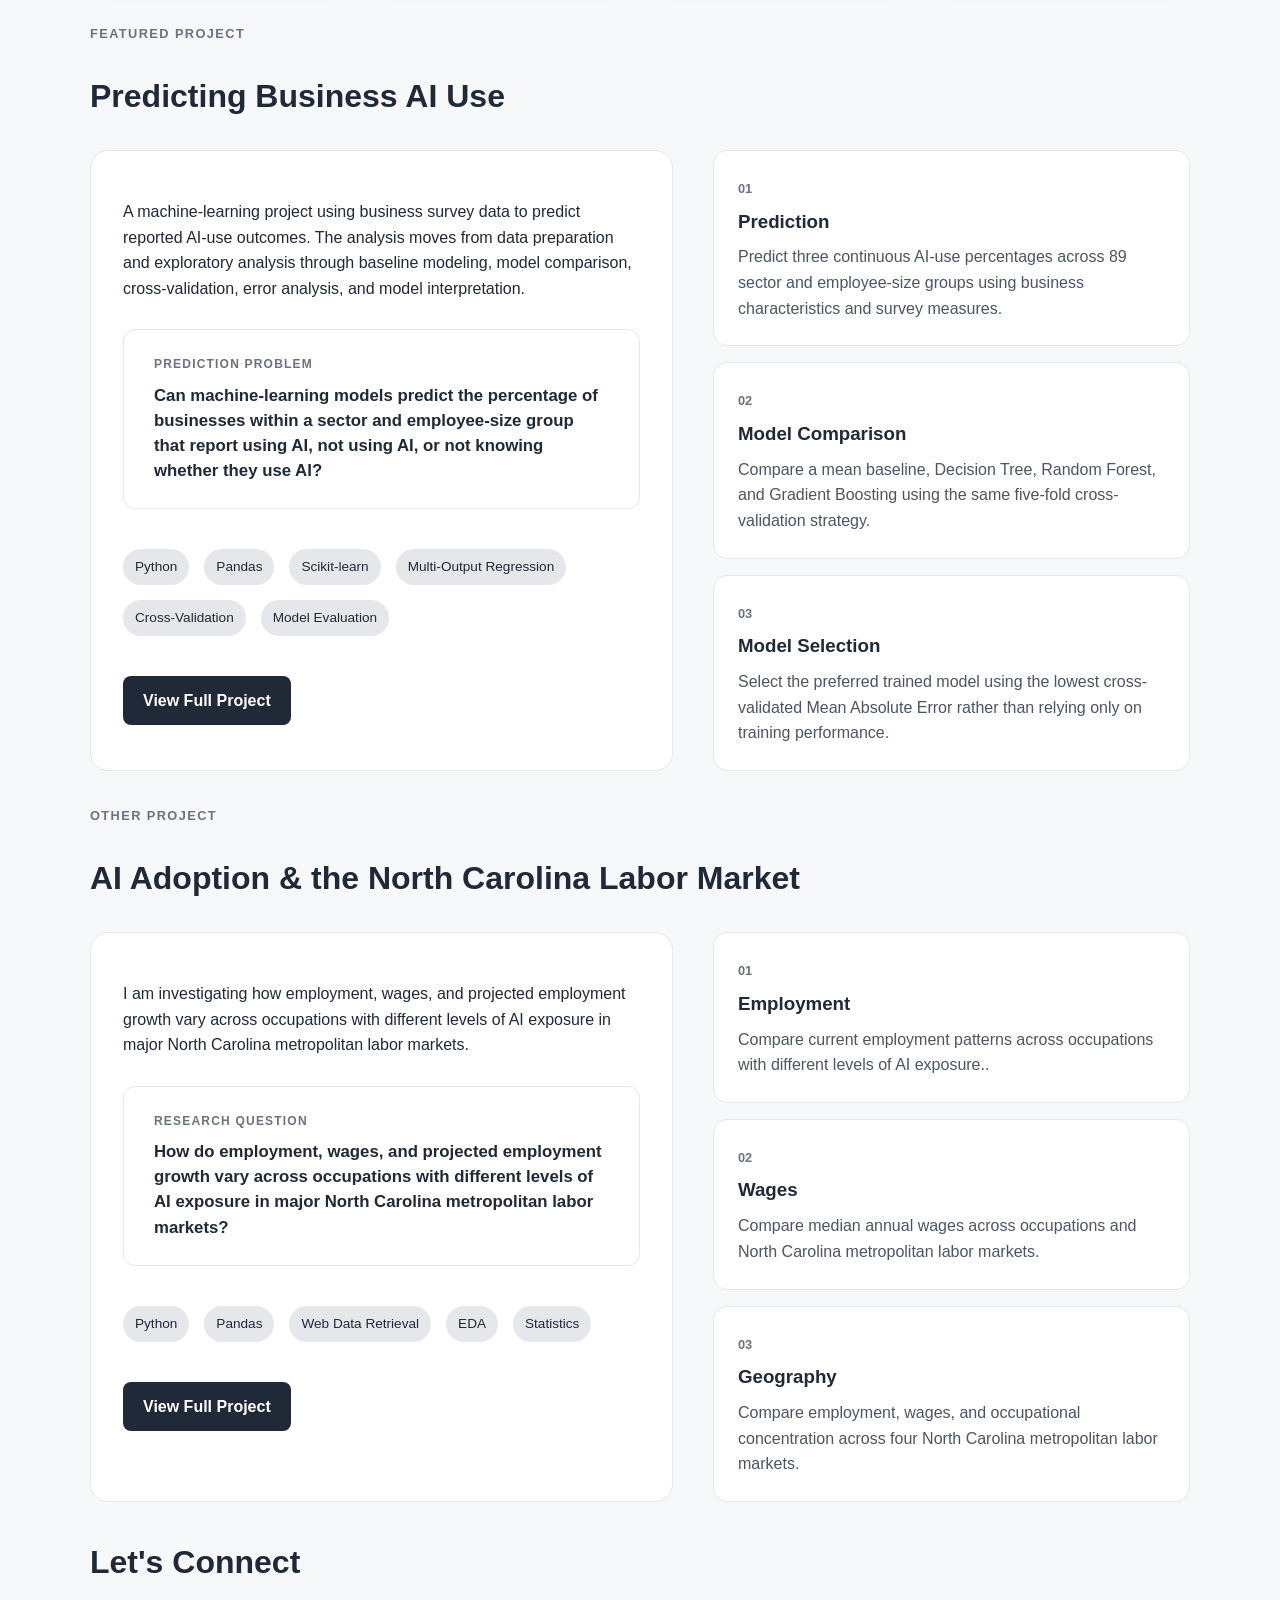
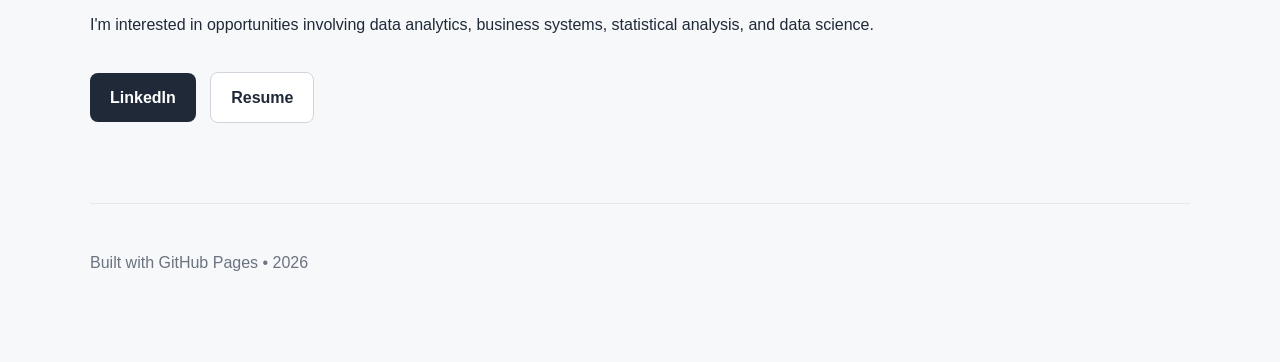
==== commit 0d1bdb94: "Update index.html" ====
--- a/index.html
+++ b/index.html
@@ -53,12 +53,15 @@
     <p class="eyebrow">CURRENT FOCUS</p>
 
     <h2>
-        AI Adoption & Business Revenue Change
+        Predicting Business AI Use
     </h2>
 
     <p>
-      Building and evaluating machine-learning models to predict business AI-use outcomes 
-      using business characteristics and recent operating conditions from the U.S. Business Trends and Outlook Survey..
+      <p>
+        Building and evaluating machine-learning models to predict the distribution
+      of reported AI-use outcomes across U.S. business sector and employment-size
+      groups using Census Business Trends and Outlook Survey data.
+      </p>
     </p>
 
     <div class="focus-stats">
@@ -74,8 +77,8 @@
         </div>
 
         <div>
-            <strong>5.16</strong> 
-            <span>Cross-Validated MAE</span>
+            <strong>4</strong> 
+            <span>Models Compared</span>
         </div>
 
     </div>
@@ -189,7 +192,8 @@
 <!-- FEATURED PROJECT -->
 <section class="section" id="featured-project">
 
-<p class="section-label">FEATURED PROJECT</p> <h2>AI Adoption &amp; Business Revenue Change</h2>
+<p class="section-label">FEATURED PROJECT</p> 
+  <h2>Predicting Business AI Use</h2>
 
 <div class="project-showcase">
 
@@ -205,9 +209,9 @@
   <div class="research-question">
     <span>PREDICTION PROBLEM</span>
     <strong>
-      Can business characteristics and recent operating conditions
-      predict whether businesses report using AI, not using AI, or
-      being uncertain about their AI use?
+      Can machine-learning models predict the percentage of businesses
+      within a sector and employee-size group that report using AI,
+      not using AI, or not knowing whether they use AI?
     </strong>
   </div>
 
@@ -215,8 +219,8 @@
     <span class="tag">Python</span>
     <span class="tag">Pandas</span>
     <span class="tag">Scikit-learn</span>
-    <span class="tag">Gradient Boosting</span>
-    <span class="tag">Decision Tree</span>
+    <span class="tag">Multi-Output Regression</span>
+    <span class="tag">Cross-Validation</span>
     <span class="tag">Model Evaluation</span>
   </div>
 
@@ -232,8 +236,8 @@
     <span>01</span>
     <h3>Prediction</h3>
     <p>
-      Predict three AI-use outcomes across 89 sector and employee-size
-      groups using business characteristics and operating conditions.
+      Predict three continuous AI-use percentages across 89 sector and
+      employee-size groups using business characteristics and survey measures.
     </p>
   </div>
 
@@ -241,9 +245,8 @@
     <span>02</span>
     <h3>Model Comparison</h3>
     <p>
-      Compare the final Gradient Boosting model with a Decision Tree
-      using cross-validation rather than relying only on training
-      performance.
+      Compare a mean baseline, Decision Tree, Random Forest, and Gradient
+      Boosting using the same five-fold cross-validation strategy.
     </p>
   </div>
 
@@ -251,12 +254,10 @@
     <span>03</span>
     <h3>Model Selection</h3>
     <p>
-      The existing final model performed better in cross-validation,
-      with a MAE of 5.16 compared with 6.70 for the Decision Tree.
-    </p>
-  </div>
-
-</div>
+      Select the preferred trained model using the lowest cross-validated
+      Mean Absolute Error rather than relying only on training performance.
+    </p>
+  </div>
 
 </div>
 
@@ -302,7 +303,7 @@
       <div class="detail-card">
         <span>01</span>
         <h3>Employment</h3>
-        <p>Compare growth patterns across occupations with different levels of AI exposure.</p>
+        <p>Compare current employment patterns across occupations with different levels of AI exposure..</p>
       </div>
 
       <div class="detail-card">
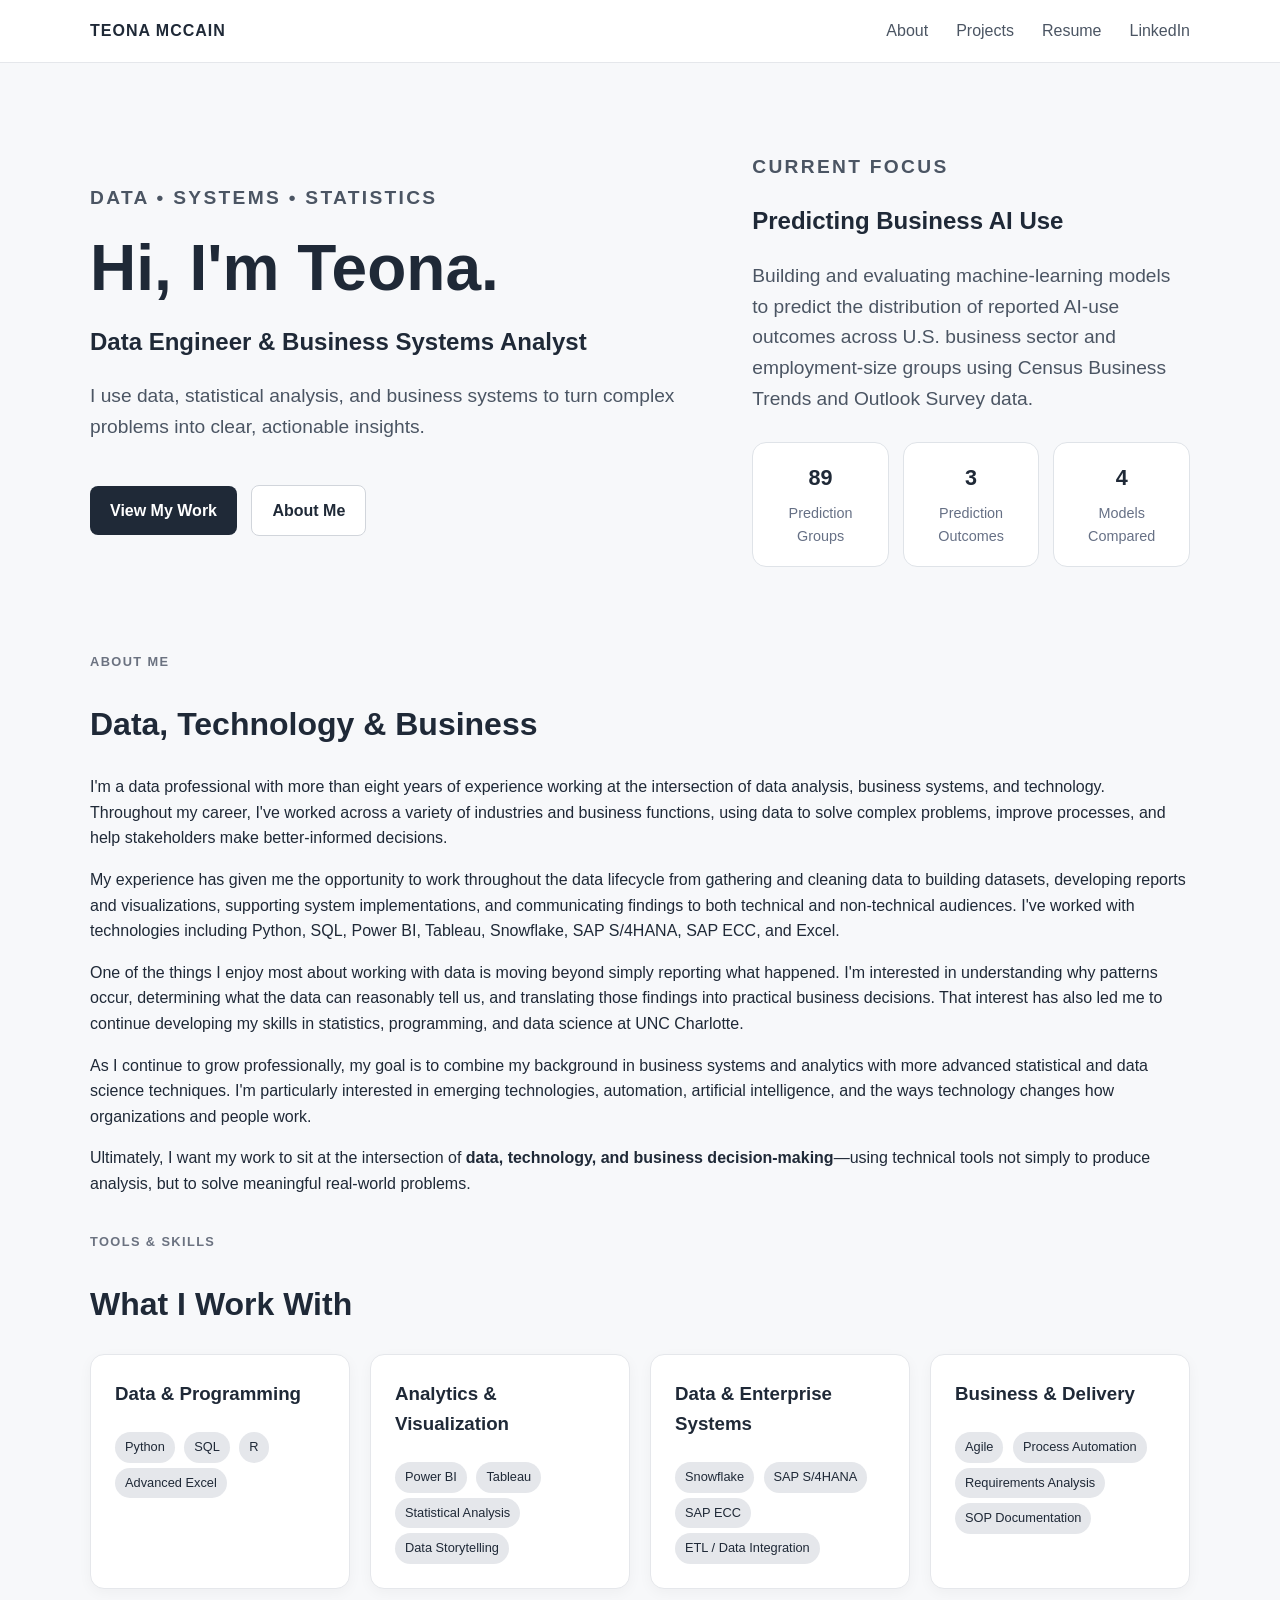
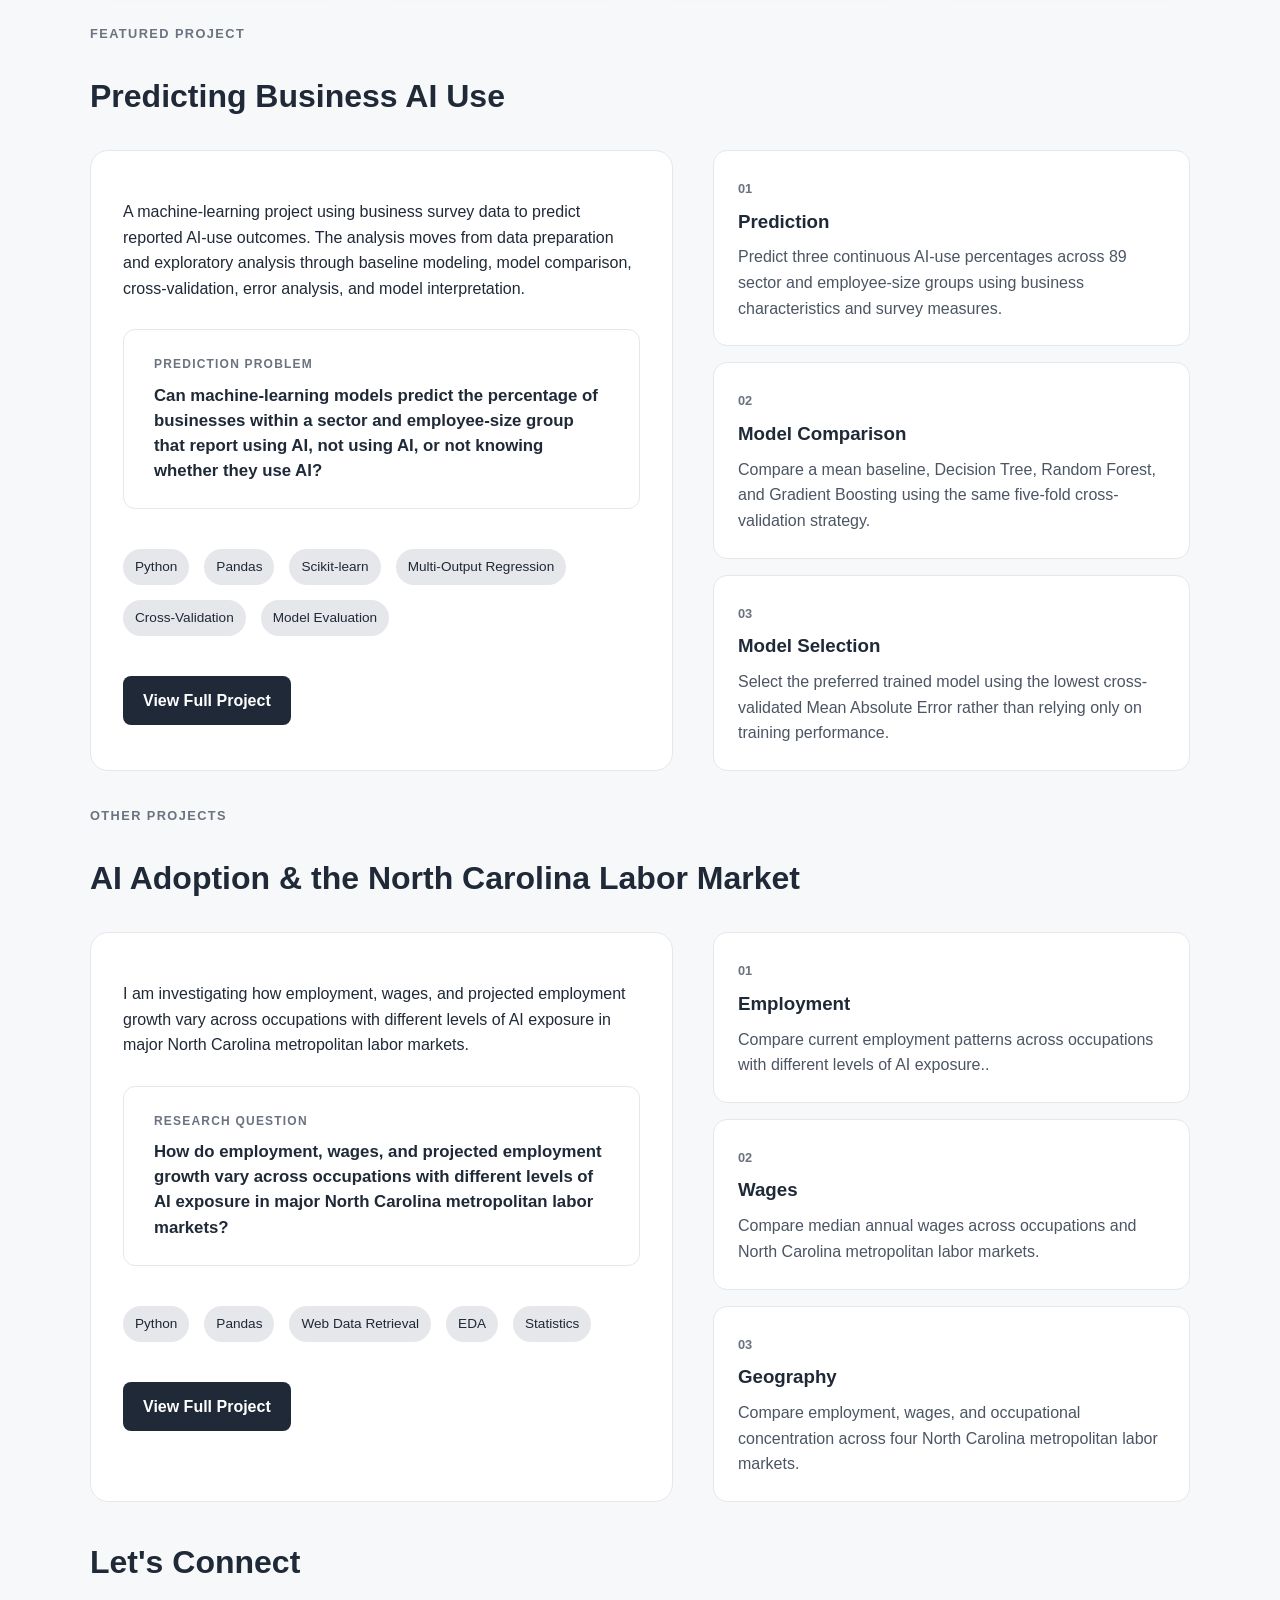
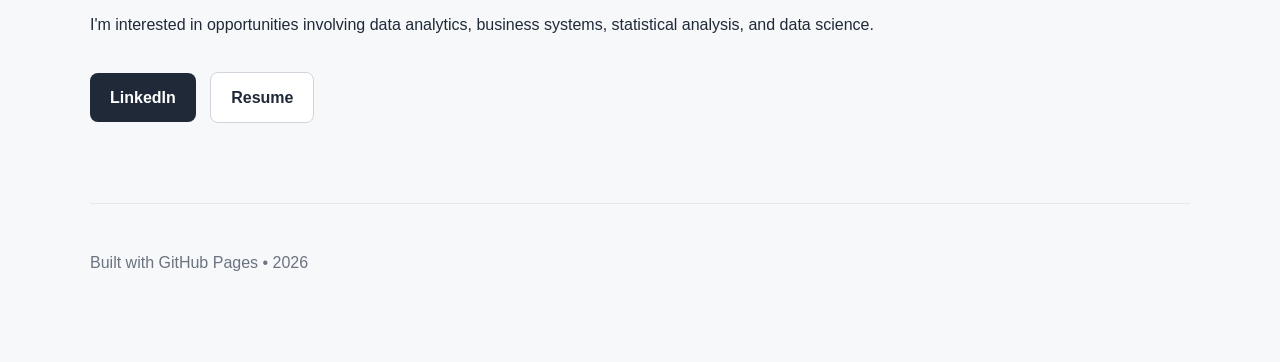
==== commit 9f542819: "Correct 'OTHER PROJECT' to 'OTHER PROJECTS'" ====
--- a/index.html
+++ b/index.html
@@ -264,7 +264,7 @@
 </section>
 <section class="section" id="projects">
 
-  <p class="section-label">OTHER PROJECT</p>
+  <p class="section-label">OTHER PROJECTS</p>
   <h2>AI Adoption & the North Carolina Labor Market</h2>
 
   <div class="project-showcase">
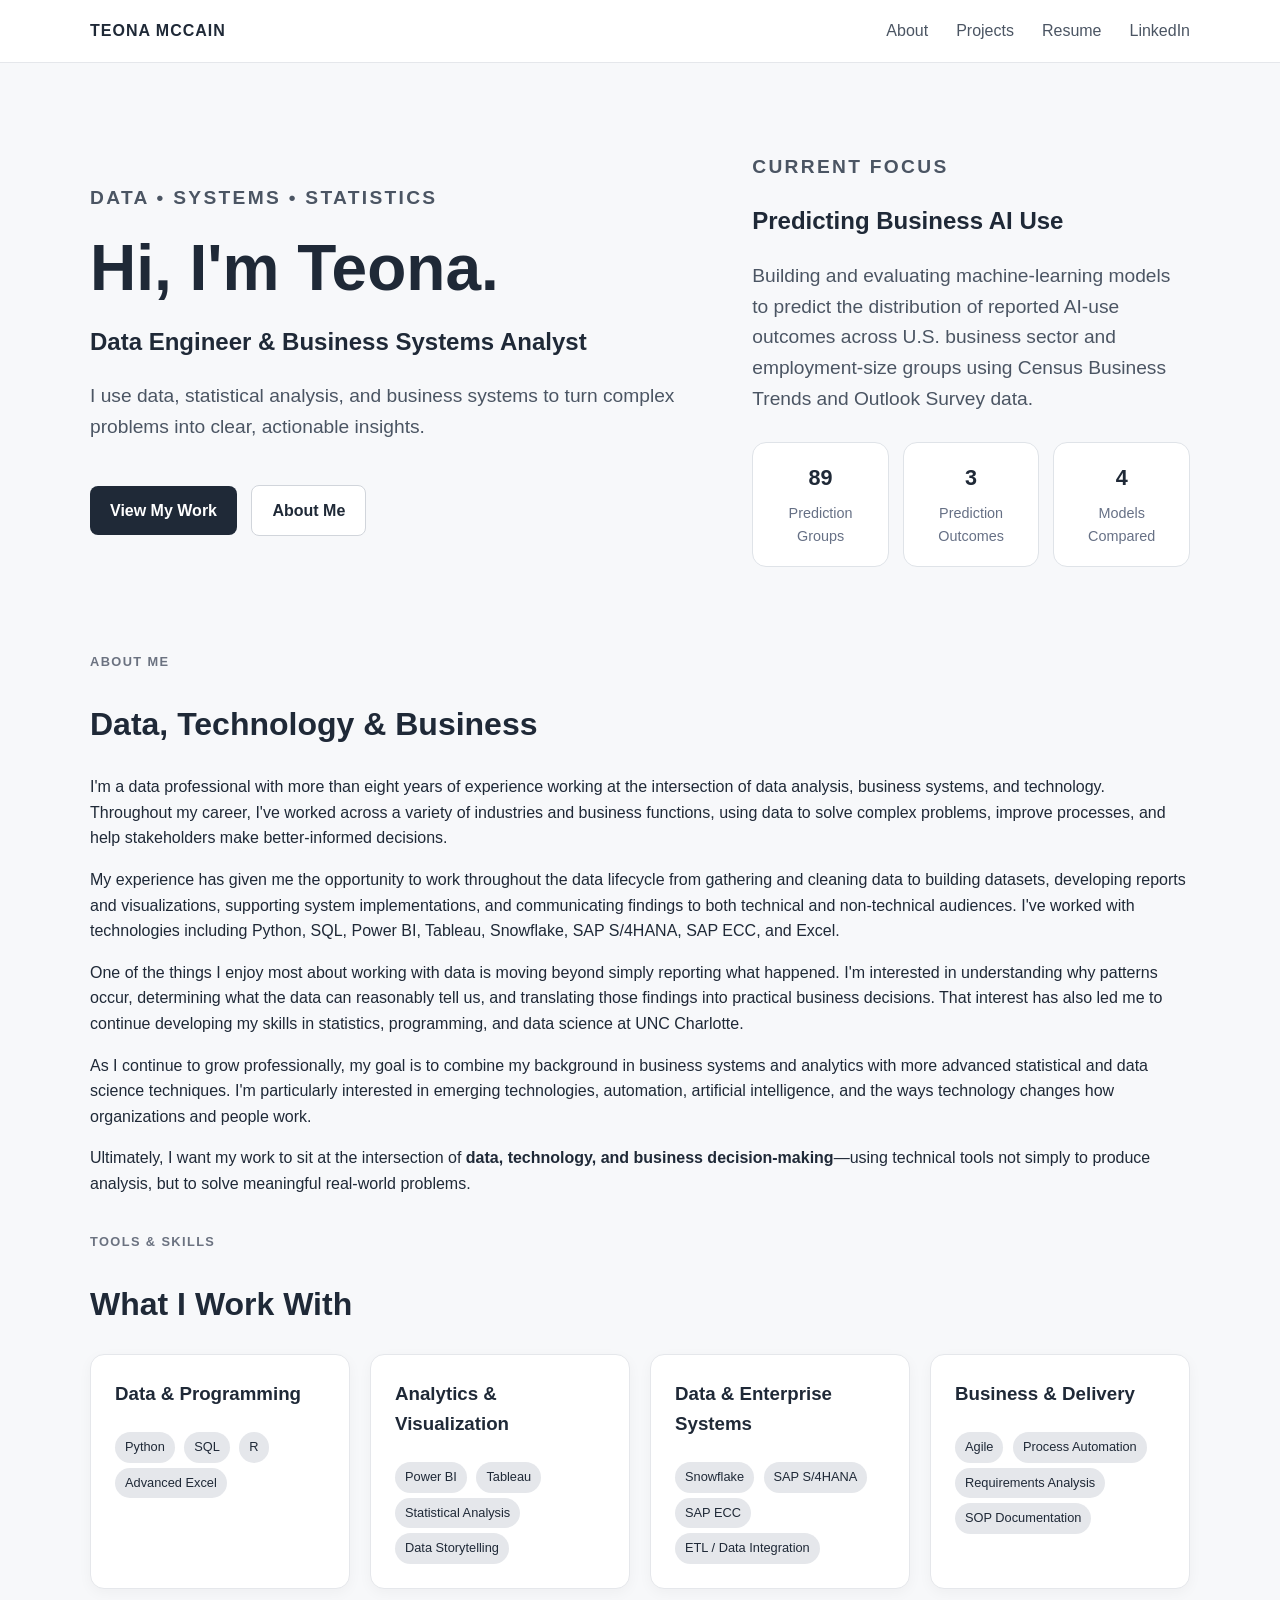
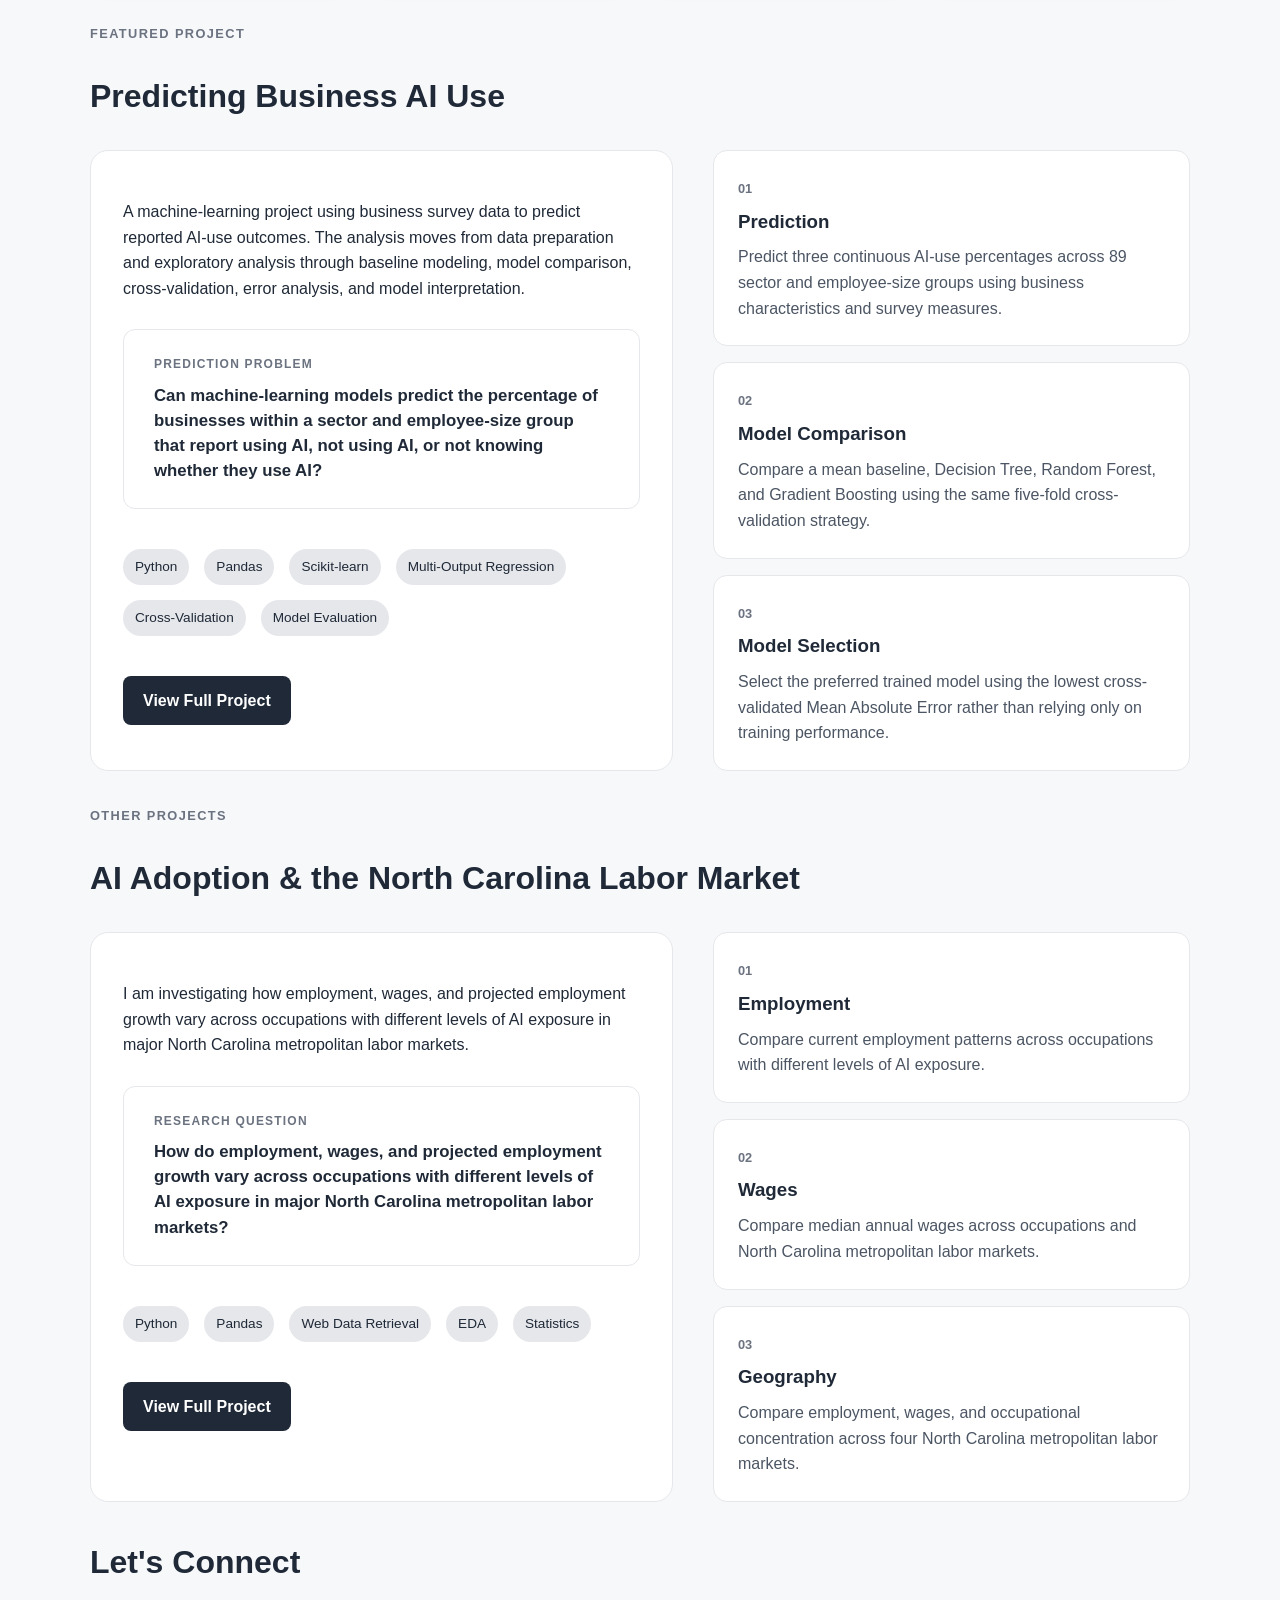
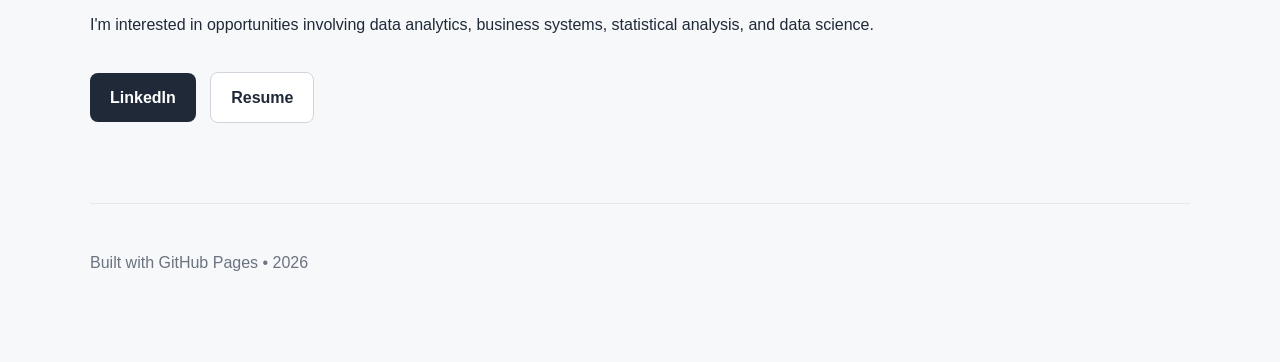
==== commit 69cff725: "Fix typo in employment patterns description" ====
--- a/index.html
+++ b/index.html
@@ -303,7 +303,7 @@
       <div class="detail-card">
         <span>01</span>
         <h3>Employment</h3>
-        <p>Compare current employment patterns across occupations with different levels of AI exposure..</p>
+        <p>Compare current employment patterns across occupations with different levels of AI exposure.</p>
       </div>
 
       <div class="detail-card">
